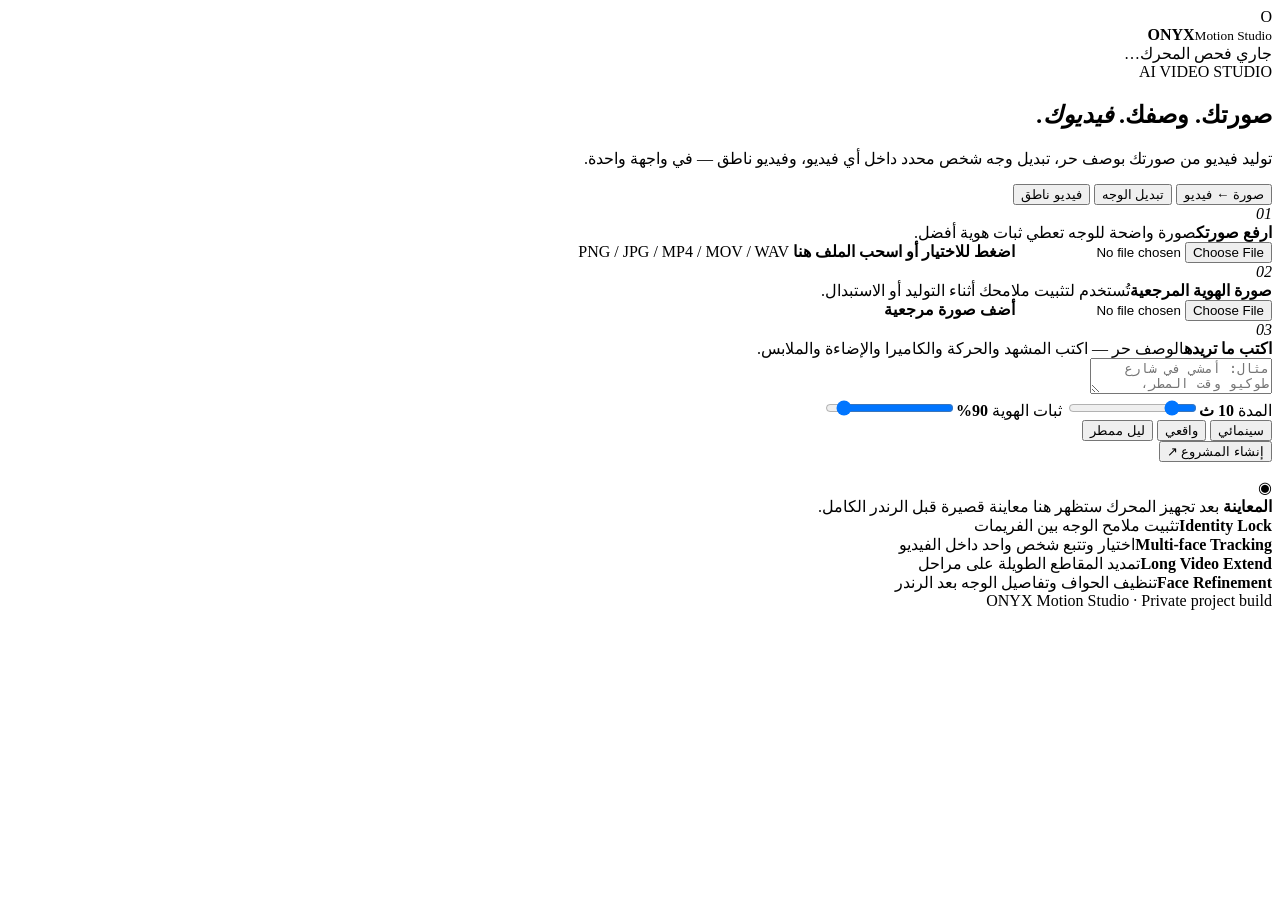
==== static/index.html @ 4a27b773 "Prepare isolated ONYX Motion Studio Render deployment" ====
<!doctype html>
<html lang="ar" dir="rtl">
<head>
<meta charset="utf-8">
<meta name="viewport" content="width=device-width,initial-scale=1">
<title>ONYX Motion Studio</title>
<link rel="stylesheet" href="/static/styles.css">
</head>
<body>
<div class="glow g1"></div><div class="glow g2"></div>
<header>
  <div class="brand"><span class="mark">O</span><div><b>ONYX</b><small>Motion Studio</small></div></div>
  <div class="status" id="status">جاري فحص المحرك…</div>
</header>

<main>
  <section class="hero">
    <span class="eyebrow">AI VIDEO STUDIO</span>
    <h1>صورتك. وصفك. <em>فيديوك.</em></h1>
    <p>توليد فيديو من صورتك بوصف حر، تبديل وجه شخص محدد داخل أي فيديو، وفيديو ناطق — في واجهة واحدة.</p>
  </section>

  <nav class="tabs">
    <button class="tab active" data-mode="image-to-video">صورة ← فيديو</button>
    <button class="tab" data-mode="face-swap">تبديل الوجه</button>
    <button class="tab" data-mode="talking-video">فيديو ناطق</button>
  </nav>

  <section class="workspace">
    <div class="panel">
      <div class="step"><i>01</i><div><b id="sourceTitle">ارفع صورتك</b><span id="sourceHint">صورة واضحة للوجه تعطي ثبات هوية أفضل.</span></div></div>
      <label class="drop" id="sourceDrop">
        <input id="source" type="file" accept="image/*,video/*,audio/*">
        <strong>اضغط للاختيار أو اسحب الملف هنا</strong>
        <span>PNG / JPG / MP4 / MOV / WAV</span>
        <small id="sourceName"></small>
      </label>

      <div class="step"><i>02</i><div><b>صورة الهوية المرجعية</b><span>تُستخدم لتثبيت ملامحك أثناء التوليد أو الاستبدال.</span></div></div>
      <label class="drop compact">
        <input id="reference" type="file" accept="image/*">
        <strong>أضف صورة مرجعية</strong>
        <small id="refName"></small>
      </label>

      <div class="step"><i>03</i><div><b>اكتب ما تريده</b><span>الوصف حر — اكتب المشهد والحركة والكاميرا والإضاءة والملابس.</span></div></div>
      <textarea id="prompt" placeholder="مثال: أمشي في شارع طوكيو وقت المطر، إضاءة سينمائية، الكاميرا تتبعني من الأمام بحركة بطيئة..."></textarea>

      <div class="controls">
        <label><span>المدة <b id="durLabel">10 ث</b></span><input id="duration" type="range" min="1" max="60" value="10"></label>
        <label><span>ثبات الهوية <b id="idLabel">90%</b></span><input id="identity" type="range" min="0" max="100" value="90"></label>
      </div>

      <div class="chips">
        <button data-prompt="إضاءة سينمائية واقعية، حركة كاميرا ناعمة، تفاصيل وجه طبيعية">سينمائي</button>
        <button data-prompt="لقطة واقعية جدًا، حركة طبيعية للجسم والوجه، إضاءة ناعمة">واقعي</button>
        <button data-prompt="مشهد ليلي تحت المطر، انعكاسات ضوئية، كاميرا تتحرك ببطء">ليل ممطر</button>
      </div>

      <button class="generate" id="generate">إنشاء المشروع <span>↗</span></button>
      <p class="notice" id="notice"></p>
    </div>

    <aside>
      <div class="preview">
        <div class="scan"></div>
        <div class="previewIcon">◉</div>
        <b>المعاينة</b>
        <span>بعد تجهيز المحرك ستظهر هنا معاينة قصيرة قبل الرندر الكامل.</span>
      </div>
      <div class="features">
        <div><b>Identity Lock</b><span>تثبيت ملامح الوجه بين الفريمات</span></div>
        <div><b>Multi-face Tracking</b><span>اختيار وتتبع شخص واحد داخل الفيديو</span></div>
        <div><b>Long Video Extend</b><span>تمديد المقاطع الطويلة على مراحل</span></div>
        <div><b>Face Refinement</b><span>تنظيف الحواف وتفاصيل الوجه بعد الرندر</span></div>
      </div>
    </aside>
  </section>
</main>
<footer>ONYX Motion Studio · Private project build</footer>
<script src="/static/app.js"></script>
</body>
</html>
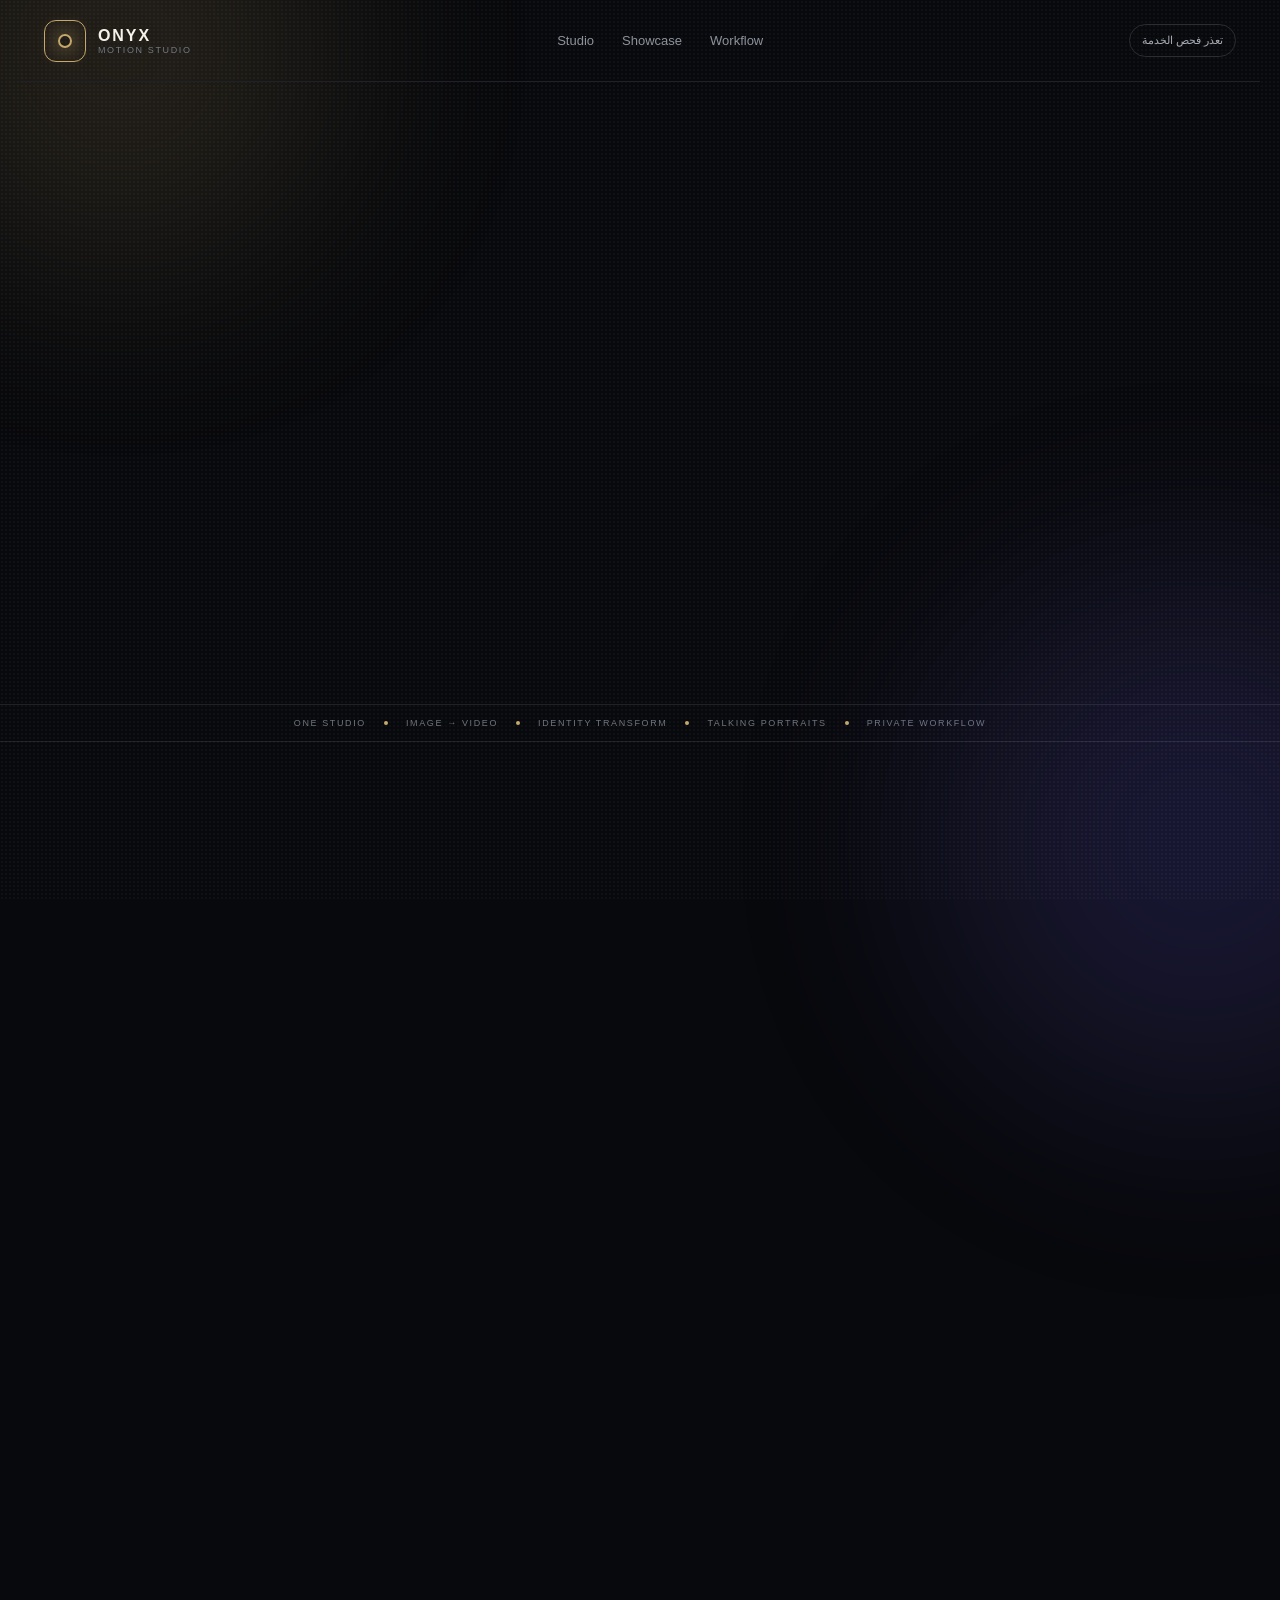
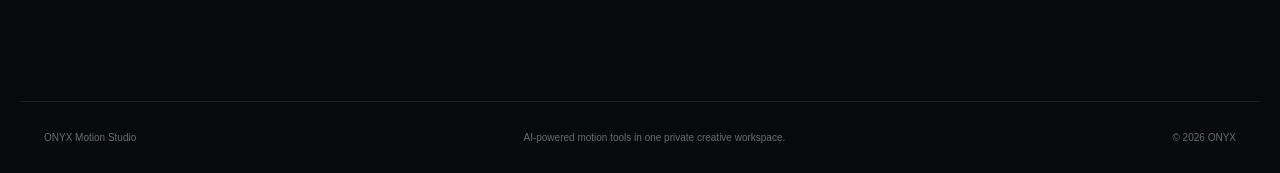
==== commit 4748c431: "Switch ONYX interface to English and add showcase" ====
--- a/static/index.html
+++ b/static/index.html
@@ -1,83 +1,146 @@
 <!doctype html>
-<html lang="ar" dir="rtl">
+<html lang="en">
 <head>
 <meta charset="utf-8">
-<meta name="viewport" content="width=device-width,initial-scale=1">
+<meta name="viewport" content="width=device-width,initial-scale=1,viewport-fit=cover">
+<meta name="theme-color" content="#090a0d">
 <title>ONYX Motion Studio</title>
+<meta name="description" content="AI video creation, portrait animation and cinematic motion tools in one studio.">
 <link rel="stylesheet" href="/static/styles.css">
 </head>
 <body>
-<div class="glow g1"></div><div class="glow g2"></div>
-<header>
-  <div class="brand"><span class="mark">O</span><div><b>ONYX</b><small>Motion Studio</small></div></div>
-  <div class="status" id="status">جاري فحص المحرك…</div>
+<div class="ambient a"></div><div class="ambient b"></div><div class="noise"></div>
+
+<header class="topbar">
+  <a class="brand" href="#top"><span class="logo"><i></i></span><span><b>ONYX</b><small>MOTION STUDIO</small></span></a>
+  <nav><a href="#studio">Studio</a><a href="#showcase">Showcase</a><a href="#workflow">Workflow</a></nav>
+  <div class="engine" id="status"><i></i><span>Checking engine</span></div>
 </header>
 
-<main>
+<main id="top">
   <section class="hero">
-    <span class="eyebrow">AI VIDEO STUDIO</span>
-    <h1>صورتك. وصفك. <em>فيديوك.</em></h1>
-    <p>توليد فيديو من صورتك بوصف حر، تبديل وجه شخص محدد داخل أي فيديو، وفيديو ناطق — في واجهة واحدة.</p>
+    <div class="hero-copy reveal">
+      <div class="eyebrow"><span>AI VIDEO CREATION</span><i></i><span>PRIVATE STUDIO</span></div>
+      <h1>Turn one image into<br><em>a moving world.</em></h1>
+      <p>Create cinematic video from a reference image and a free-form prompt, transform a selected subject in footage, and build talking portraits from one focused workspace.</p>
+      <div class="hero-actions"><a class="primary" href="#studio">Open Studio <span>↗</span></a><a class="secondary" href="#showcase"><i>▶</i> View Demos</a></div>
+      <div class="hero-meta"><span>✓ Identity control</span><span>✓ Free-form prompting</span><span>✓ Long-form extension</span></div>
+    </div>
+
+    <div class="stage reveal d1">
+      <div class="monitor">
+        <div class="monitor-head"><span>LIVE PREVIEW</span><span>00:08 / 00:12</span></div>
+        <div class="monitor-scene">
+          <div class="sky"></div><div class="city c1"></div><div class="city c2"></div>
+          <div class="person"><i></i><b></b></div>
+          <div class="focus f1"></div><div class="focus f2"></div><div class="focus f3"></div><div class="focus f4"></div>
+          <div class="rain r1"></div><div class="rain r2"></div>
+          <div class="caption"><small>PROMPT</small><span>Slow cinematic walk through a rainy neon city, natural motion, soft reflections...</span></div>
+        </div>
+        <div class="timeline"><span><i></i></span><b>24 FPS</b><b>HD</b></div>
+      </div>
+      <div class="float-chip one">◆ <span>Identity Lock</span><b>98%</b></div>
+      <div class="float-chip two">✦ <span>Motion Stable</span></div>
+    </div>
   </section>
 
-  <nav class="tabs">
-    <button class="tab active" data-mode="image-to-video">صورة ← فيديو</button>
-    <button class="tab" data-mode="face-swap">تبديل الوجه</button>
-    <button class="tab" data-mode="talking-video">فيديو ناطق</button>
-  </nav>
+  <div class="ticker"><span>ONE STUDIO</span><i></i><span>IMAGE → VIDEO</span><i></i><span>IDENTITY TRANSFORM</span><i></i><span>TALKING PORTRAITS</span><i></i><span>PRIVATE WORKFLOW</span></div>
 
-  <section class="workspace">
-    <div class="panel">
-      <div class="step"><i>01</i><div><b id="sourceTitle">ارفع صورتك</b><span id="sourceHint">صورة واضحة للوجه تعطي ثبات هوية أفضل.</span></div></div>
-      <label class="drop" id="sourceDrop">
-        <input id="source" type="file" accept="image/*,video/*,audio/*">
-        <strong>اضغط للاختيار أو اسحب الملف هنا</strong>
-        <span>PNG / JPG / MP4 / MOV / WAV</span>
-        <small id="sourceName"></small>
-      </label>
+  <section class="studio" id="studio">
+    <div class="section-head reveal"><div><small>CREATE</small><h2>Your production workspace.</h2></div><p>Upload, direct, preview and render without leaving the page.</p></div>
 
-      <div class="step"><i>02</i><div><b>صورة الهوية المرجعية</b><span>تُستخدم لتثبيت ملامحك أثناء التوليد أو الاستبدال.</span></div></div>
-      <label class="drop compact">
-        <input id="reference" type="file" accept="image/*">
-        <strong>أضف صورة مرجعية</strong>
-        <small id="refName"></small>
-      </label>
+    <div class="tabs reveal">
+      <button class="tab active" data-mode="image-to-video"><span>01</span> Image to Video</button>
+      <button class="tab" data-mode="face-swap"><span>02</span> Video Identity Transform</button>
+      <button class="tab" data-mode="talking-video"><span>03</span> Talking Video</button>
+    </div>
 
-      <div class="step"><i>03</i><div><b>اكتب ما تريده</b><span>الوصف حر — اكتب المشهد والحركة والكاميرا والإضاءة والملابس.</span></div></div>
-      <textarea id="prompt" placeholder="مثال: أمشي في شارع طوكيو وقت المطر، إضاءة سينمائية، الكاميرا تتبعني من الأمام بحركة بطيئة..."></textarea>
+    <div class="workspace reveal">
+      <div class="editor">
+        <div class="step">
+          <div class="step-title"><i>01</i><div><b id="sourceTitle">Upload your image</b><span id="sourceHint">Use a clear portrait for stronger identity consistency.</span></div></div>
+          <label class="drop"><input id="source" type="file" accept="image/*,video/*,audio/*"><strong>↑</strong><b>Drop media here or browse</b><span>PNG · JPG · MP4 · MOV · WAV</span><em id="sourceName"></em></label>
+        </div>
 
-      <div class="controls">
-        <label><span>المدة <b id="durLabel">10 ث</b></span><input id="duration" type="range" min="1" max="60" value="10"></label>
-        <label><span>ثبات الهوية <b id="idLabel">90%</b></span><input id="identity" type="range" min="0" max="100" value="90"></label>
+        <div class="step">
+          <div class="step-title"><i>02</i><div><b>Identity reference</b><span>Optional for generation. Required for identity transformation.</span></div></div>
+          <label class="drop compact"><input id="reference" type="file" accept="image/*"><strong>+</strong><b>Add reference image</b><em id="refName"></em></label>
+        </div>
+
+        <div class="step">
+          <div class="step-title"><i>03</i><div><b>Direct the scene</b><span>Write freely — action, camera, lighting, wardrobe, mood and environment.</span></div></div>
+          <div class="prompt-box"><textarea id="prompt" placeholder="Example: I walk through a rainy Tokyo street at night, cinematic lighting, slow forward camera movement, natural body motion, realistic skin detail..."></textarea><footer><span>Free-form prompt</span><span id="charCount">0 characters</span></footer></div>
+        </div>
+
+        <div class="controls">
+          <label><span><b>Duration</b><strong id="durLabel">10s</strong></span><input id="duration" type="range" min="1" max="60" value="10"><small>1–60 seconds</small></label>
+          <label><span><b>Identity strength</b><strong id="idLabel">90%</strong></span><input id="identity" type="range" min="0" max="100" value="90"><small>Higher = closer facial identity</small></label>
+        </div>
+
+        <div class="presets">
+          <button data-prompt="cinematic lighting, smooth camera movement, realistic facial detail, subtle film texture">Cinematic</button>
+          <button data-prompt="photorealistic scene, natural body motion, soft realistic light, believable skin texture">Photoreal</button>
+          <button data-prompt="night scene in the rain, glossy reflections, slow atmospheric camera movement">Rainy Night</button>
+          <button data-prompt="luxury editorial look, premium wardrobe, controlled studio lighting, elegant camera movement">Editorial</button>
+        </div>
+
+        <button class="generate" id="generate"><i></i><b>Generate Project</b><span>↗</span></button>
+        <div class="notice" id="notice"></div>
       </div>
 
-      <div class="chips">
-        <button data-prompt="إضاءة سينمائية واقعية، حركة كاميرا ناعمة، تفاصيل وجه طبيعية">سينمائي</button>
-        <button data-prompt="لقطة واقعية جدًا، حركة طبيعية للجسم والوجه، إضاءة ناعمة">واقعي</button>
-        <button data-prompt="مشهد ليلي تحت المطر، انعكاسات ضوئية، كاميرا تتحرك ببطء">ليل ممطر</button>
-      </div>
+      <aside>
+        <div class="preview-card">
+          <div class="card-head"><span>OUTPUT PREVIEW</span><b>READY AREA</b></div>
+          <div class="preview" id="preview"><div class="preview-grid"></div><div class="preview-icon"><i></i></div><b>Your render will appear here</b><p>Preview the result before exporting the final video.</p></div>
+        </div>
+        <div class="features">
+          <div><i></i><span><b>Identity Lock</b><small>Frame-to-frame identity consistency</small></span></div>
+          <div><i></i><span><b>Subject Tracking</b><small>Keep one chosen subject through motion</small></span></div>
+          <div><i></i><span><b>Long Video Extend</b><small>Continue scenes beyond a short base clip</small></span></div>
+          <div><i></i><span><b>Face Refinement</b><small>Clean edges and restore facial detail</small></span></div>
+        </div>
+      </aside>
+    </div>
+  </section>
 
-      <button class="generate" id="generate">إنشاء المشروع <span>↗</span></button>
-      <p class="notice" id="notice"></p>
+  <section class="showcase" id="showcase">
+    <div class="section-head reveal"><div><small>EXPERIENCE</small><h2>Built to feel like a real studio.</h2></div><p>Interactive visual demos of the workflows inside ONYX.</p></div>
+    <div class="demo-grid">
+      <article class="demo reveal">
+        <div class="demo-head"><span>IMAGE → VIDEO</span><b>01</b></div>
+        <div class="demo-window motion-demo"><div class="ghost-person"><i></i><b></b></div><span class="trail t1"></span><span class="trail t2"></span><button>▶</button><small>VISUAL DEMO</small></div>
+        <h3>Animate a single portrait</h3><p>Start with one image, describe a scene, then control movement and duration.</p>
+      </article>
+      <article class="demo reveal d1">
+        <div class="demo-head"><span>IDENTITY TRANSFORM</span><b>02</b></div>
+        <div class="swap-demo"><div><small>SOURCE</small><i class="face"></i></div><span>→<small>TRACK</small></span><div><small>REFERENCE</small><i class="face alt"></i></div></div>
+        <h3>Target one person in footage</h3><p>Use a reference identity and keep the transformation tied to the chosen subject.</p>
+      </article>
+      <article class="demo reveal">
+        <div class="demo-head"><span>TALKING VIDEO</span><b>03</b></div>
+        <div class="demo-window motion-demo"><div class="ghost-person"><i></i><b></b></div><span class="trail t1"></span><span class="trail t2"></span><button>▶</button><small>VOICE + MOTION</small></div>
+        <h3>Turn a portrait into a speaker</h3><p>Designed for spoken delivery, lip-sync and natural head movement.</p>
+      </article>
     </div>
+  </section>
 
-    <aside>
-      <div class="preview">
-        <div class="scan"></div>
-        <div class="previewIcon">◉</div>
-        <b>المعاينة</b>
-        <span>بعد تجهيز المحرك ستظهر هنا معاينة قصيرة قبل الرندر الكامل.</span>
-      </div>
-      <div class="features">
-        <div><b>Identity Lock</b><span>تثبيت ملامح الوجه بين الفريمات</span></div>
-        <div><b>Multi-face Tracking</b><span>اختيار وتتبع شخص واحد داخل الفيديو</span></div>
-        <div><b>Long Video Extend</b><span>تمديد المقاطع الطويلة على مراحل</span></div>
-        <div><b>Face Refinement</b><span>تنظيف الحواف وتفاصيل الوجه بعد الرندر</span></div>
-      </div>
-    </aside>
+  <section class="workflow" id="workflow">
+    <div class="workflow-copy reveal"><small>WORKFLOW</small><h2>Four steps.<br>One clean pipeline.</h2><p>The interface stays simple while the processing pipeline handles the technical work behind the scenes.</p></div>
+    <div class="workflow-steps">
+      <div class="flow reveal"><span>01</span><div><b>Upload</b><p>Add your source image, video or reference.</p></div></div>
+      <div class="flow reveal"><span>02</span><div><b>Direct</b><p>Describe the shot naturally with no template lock-in.</p></div></div>
+      <div class="flow reveal"><span>03</span><div><b>Preview</b><p>Inspect the result before the final render.</p></div></div>
+      <div class="flow reveal"><span>04</span><div><b>Render</b><p>Export once the project looks right.</p></div></div>
+    </div>
+  </section>
+
+  <section class="quality reveal">
+    <div><small>ONYX STANDARD</small><h2>Designed for detail, not gimmicks.</h2></div>
+    <div class="quality-list"><span>Natural motion</span><span>Identity consistency</span><span>Cinematic control</span><span>Mobile responsive</span></div>
   </section>
 </main>
-<footer>ONYX Motion Studio · Private project build</footer>
+
+<footer class="site-footer"><span>ONYX Motion Studio</span><span>AI-powered motion tools in one private creative workspace.</span><span>© 2026 ONYX</span></footer>
 <script src="/static/app.js"></script>
 </body>
-</html>
+</html>
--- a/static/styles.css
+++ b/static/styles.css
@@ -0,0 +1 @@
+*{box-sizing:border-box}html{scroll-behavior:smooth}body{margin:0;background:#08090c;color:#f5f2ea;font-family:Inter,Arial,Helvetica,sans-serif;min-height:100vh;overflow-x:hidden}.noise{position:fixed;inset:0;pointer-events:none;opacity:.035;background-image:radial-gradient(#fff 1px,transparent 1px);background-size:4px 4px}.ambient{position:fixed;border-radius:50%;filter:blur(120px);pointer-events:none;opacity:.16}.ambient.a{width:420px;height:420px;background:#c6a86a;top:-160px;left:-90px}.ambient.b{width:520px;height:520px;background:#7367ff;right:-180px;bottom:-200px}.topbar{max-width:1240px;margin:auto;height:82px;padding:0 24px;display:flex;align-items:center;justify-content:space-between;border-bottom:1px solid #202126;position:relative;z-index:3}.brand{display:flex;gap:12px;align-items:center;color:inherit;text-decoration:none}.logo{width:42px;height:42px;border:1px solid #c6a86a;border-radius:12px;display:grid;place-items:center}.logo i{width:14px;height:14px;border:2px solid #c6a86a;border-radius:50%;box-shadow:0 0 22px #c6a86a}.brand>b,.brand span b{display:block;letter-spacing:.12em}.brand small{display:block;color:#747984;font-size:9px;letter-spacing:.18em}.topbar nav{display:flex;gap:28px}.topbar nav a{color:#8d929c;text-decoration:none;font-size:13px}.topbar nav a:hover{color:#fff}.engine{font-size:11px;border:1px solid #2b2d33;border-radius:999px;padding:9px 12px;color:#a7abb4;display:flex;gap:8px;align-items:center}.engine i{width:7px;height:7px;border-radius:50%;background:#c6a86a;box-shadow:0 0 12px #c6a86a}.engine.ok i{background:#75d18b;box-shadow:0 0 12px #75d18b}.engine.warn i{background:#d1a45b}.hero{max-width:1240px;margin:auto;padding:92px 24px 70px;display:grid;grid-template-columns:1.05fr .95fr;gap:54px;align-items:center}.eyebrow{display:flex;gap:10px;align-items:center;color:#9b9faa;font-size:10px;letter-spacing:.18em}.eyebrow i{width:24px;height:1px;background:#c6a86a}.hero h1{font-size:clamp(46px,6.4vw,86px);line-height:.98;letter-spacing:-.055em;margin:16px 0 22px}.hero h1 em{font-style:normal;color:#c6a86a}.hero p{color:#969aa4;line-height:1.8;font-size:16px;max-width:650px}.hero-actions{display:flex;gap:12px;margin-top:30px}.primary,.secondary{padding:14px 18px;border-radius:12px;text-decoration:none;font-weight:800;font-size:13px}.primary{background:#f1eadb;color:#0c0d10}.secondary{border:1px solid #2d3036;color:#c6c9cf}.secondary i{font-style:normal;font-size:10px;margin-right:8px}.hero-meta{display:flex;gap:16px;flex-wrap:wrap;margin-top:24px;color:#7d828c;font-size:11px}.stage{position:relative;min-height:460px}.monitor{position:relative;background:#111216;border:1px solid #2a2d34;border-radius:22px;padding:14px;box-shadow:0 30px 80px rgba(0,0,0,.35);transform:perspective(900px) rotateY(-5deg) rotateX(2deg)}.monitor-head,.timeline{display:flex;justify-content:space-between;align-items:center;font-size:10px;color:#747984;padding:6px}.monitor-scene{height:320px;border-radius:16px;overflow:hidden;position:relative;background:linear-gradient(#171a22,#0d0f13)}.sky{position:absolute;inset:0;background:radial-gradient(circle at 50% 25%,rgba(198,168,106,.12),transparent 34%)}.city{position:absolute;bottom:0;background:#191b22}.city.c1{left:0;width:36%;height:45%;clip-path:polygon(0 28%,18% 28%,18% 8%,42% 8%,42% 46%,72% 46%,72% 20%,100% 20%,100% 100%,0 100%)}.city.c2{right:0;width:42%;height:54%;clip-path:polygon(0 36%,20% 36%,20% 12%,50% 12%,50% 42%,68% 42%,68% 0,100% 0,100% 100%,0 100%)}.person{position:absolute;left:50%;bottom:38px;transform:translateX(-50%);width:70px;height:155px}.person i{position:absolute;top:0;left:20px;width:30px;height:36px;border-radius:48% 48% 44% 44%;background:#d8c6aa}.person b{position:absolute;top:34px;left:4px;width:62px;height:118px;background:linear-gradient(#272a30,#17191e);border-radius:20px 20px 8px 8px}.focus{position:absolute;width:34px;height:34px;border-color:#c6a86a;border-style:solid}.f1{left:36%;top:25%;border-width:1px 0 0 1px}.f2{right:36%;top:25%;border-width:1px 1px 0 0}.f3{left:36%;bottom:25%;border-width:0 0 1px 1px}.f4{right:36%;bottom:25%;border-width:0 1px 1px 0}.rain{position:absolute;inset:-30%;background:repeating-linear-gradient(110deg,transparent 0 11px,rgba(255,255,255,.08) 12px 13px);animation:rain 1.2s linear infinite}.r2{opacity:.35;animation-duration:1.8s}.caption{position:absolute;left:18px;right:18px;bottom:14px;background:rgba(8,9,12,.66);backdrop-filter:blur(9px);border:1px solid #2d3036;border-radius:11px;padding:10px}.caption small{color:#c6a86a;font-size:8px;letter-spacing:.15em}.caption span{display:block;color:#c0c3ca;font-size:10px;margin-top:4px}.timeline{gap:9px}.timeline>span{height:3px;background:#292c33;flex:1;border-radius:99px}.timeline>span i{display:block;width:64%;height:100%;background:#c6a86a;border-radius:99px}.float-chip{position:absolute;background:rgba(18,19,23,.92);border:1px solid #2b2d33;border-radius:999px;padding:10px 13px;font-size:10px;color:#9fa3ac;box-shadow:0 16px 40px rgba(0,0,0,.3);animation:float 4s ease-in-out infinite}.float-chip b{color:#c6a86a;margin-left:7px}.float-chip.one{left:-18px;bottom:62px}.float-chip.two{right:-12px;top:76px;animation-delay:1s}.ticker{border-top:1px solid #202126;border-bottom:1px solid #202126;display:flex;gap:18px;justify-content:center;align-items:center;padding:13px 20px;color:#6f747e;font-size:9px;letter-spacing:.18em;overflow:hidden;white-space:nowrap}.ticker i{width:4px;height:4px;border-radius:50%;background:#c6a86a}.studio,.showcase,.workflow{max-width:1240px;margin:auto;padding:92px 24px}.section-head{display:flex;justify-content:space-between;gap:20px;align-items:end;margin-bottom:30px}.section-head small{color:#c6a86a;letter-spacing:.18em;font-size:10px}.section-head h2{font-size:clamp(30px,4vw,54px);margin:8px 0 0;letter-spacing:-.04em}.section-head p{color:#7f848e;max-width:390px;line-height:1.6;font-size:13px}.tabs{display:flex;gap:10px;flex-wrap:wrap;margin-bottom:16px}.tab{background:#111216;border:1px solid #292c32;color:#858a94;padding:13px 15px;border-radius:11px;font-weight:800;cursor:pointer}.tab span{font-size:9px;color:#c6a86a;margin-right:7px}.tab.active{background:#f0eadc;color:#101114;border-color:#f0eadc}.workspace{display:grid;grid-template-columns:minmax(0,1.55fr) minmax(290px,.75fr);gap:18px}.editor,.preview-card,.features{background:rgba(17,18,22,.88);border:1px solid #292c32;border-radius:18px}.editor{padding:22px}.step{margin-bottom:22px}.step-title{display:flex;gap:12px;align-items:start;margin-bottom:11px}.step-title>i{font-style:normal;color:#c6a86a;border:1px solid #56482f;border-radius:6px;padding:4px 6px;font-size:10px}.step-title div{display:grid;gap:4px}.step-title span{color:#717681;font-size:11px}.drop{height:125px;border:1px dashed #363941;border-radius:14px;display:flex;flex-direction:column;align-items:center;justify-content:center;gap:6px;background:#0e0f12;cursor:pointer}.drop:hover{border-color:#c6a86a}.drop.compact{height:86px}.drop input{display:none}.drop strong{font-size:24px;color:#c6a86a}.drop b{font-size:12px}.drop span,.drop em{font-size:10px;color:#6e737d;font-style:normal}.drop em{color:#c6a86a}.prompt-box{border:1px solid #2d3036;border-radius:13px;overflow:hidden;background:#0e0f12}.prompt-box textarea{width:100%;min-height:140px;background:transparent;color:#eee;border:0;outline:0;resize:vertical;padding:14px;line-height:1.6}.prompt-box footer{display:flex;justify-content:space-between;padding:9px 12px;border-top:1px solid #22252a;color:#666b75;font-size:9px}.controls{display:grid;grid-template-columns:1fr 1fr;gap:12px}.controls label{background:#0e0f12;border:1px solid #292c32;border-radius:12px;padding:13px}.controls label>span{display:flex;justify-content:space-between;color:#999da6;font-size:11px}.controls strong{color:#c6a86a}.controls small{display:block;color:#626771;font-size:9px;margin-top:7px}.controls input{width:100%;accent-color:#c6a86a}.presets{display:flex;gap:8px;flex-wrap:wrap;margin-top:14px}.presets button{background:#101115;border:1px solid #2d3036;color:#a2a6ae;border-radius:999px;padding:8px 11px;font-size:10px;cursor:pointer}.generate{position:relative;width:100%;margin-top:20px;padding:16px;border:0;border-radius:13px;background:#f0eadc;color:#0d0e11;font-weight:900;font-size:14px;display:flex;justify-content:center;gap:12px;cursor:pointer;overflow:hidden}.generate i{position:absolute;inset:0;background:linear-gradient(120deg,transparent,rgba(255,255,255,.35),transparent);transform:translateX(-120%)}.generate:hover i{animation:sweep .9s ease}.notice{min-height:18px;margin-top:12px;color:#c6a86a;font-size:11px;line-height:1.5}.studio-aside,aside{display:grid;gap:14px;align-content:start}.preview-card{padding:14px}.card-head{display:flex;justify-content:space-between;color:#696e78;font-size:9px;letter-spacing:.12em}.card-head b{color:#c6a86a}.preview{height:285px;display:flex;flex-direction:column;align-items:center;justify-content:center;text-align:center;position:relative;overflow:hidden}.preview-grid{position:absolute;inset:0;background-image:linear-gradient(#202229 1px,transparent 1px),linear-gradient(90deg,#202229 1px,transparent 1px);background-size:28px 28px;opacity:.22}.preview-icon{width:66px;height:66px;border:1px solid #554a32;border-radius:50%;display:grid;place-items:center;position:relative}.preview-icon i{width:20px;height:20px;border-radius:50%;border:2px solid #c6a86a;box-shadow:0 0 24px #c6a86a}.preview b,.preview p{position:relative}.preview p{color:#707580;font-size:11px;max-width:230px}.features{padding:8px 16px}.features>div{display:flex;gap:10px;padding:13px 0;border-bottom:1px solid #25282e}.features>div:last-child{border-bottom:0}.features>div>i{width:7px;height:7px;border-radius:50%;background:#c6a86a;margin-top:4px}.features span{display:grid}.features b{font-size:11px}.features small{color:#6c717b;font-size:9px;margin-top:3px}.demo-grid{display:grid;grid-template-columns:repeat(3,1fr);gap:16px}.demo{background:#101115;border:1px solid #292c32;border-radius:18px;padding:14px}.demo-head{display:flex;justify-content:space-between;color:#787d86;font-size:9px;letter-spacing:.14em}.demo-head b{color:#c6a86a}.demo-window,.swap-demo,.audio-demo{height:220px;border-radius:13px;background:#0c0d10;border:1px solid #25282e;margin-top:12px;position:relative;overflow:hidden}.motion-demo{background:radial-gradient(circle at 50% 35%,rgba(198,168,106,.1),transparent 35%),#0c0d10}.ghost-person{position:absolute;left:50%;bottom:35px;transform:translateX(-50%)}.ghost-person i{display:block;width:38px;height:44px;background:#c7b596;border-radius:48%}.ghost-person b{display:block;width:78px;height:110px;background:#23262d;border-radius:24px 24px 8px 8px;margin-left:-20px}.trail{position:absolute;width:90px;height:1px;background:linear-gradient(90deg,transparent,#c6a86a,transparent);left:20%;animation:trail 2.6s ease-in-out infinite}.t1{top:38%}.t2{top:56%;animation-delay:.7s}.motion-demo button{position:absolute;right:14px;bottom:14px;width:38px;height:38px;border-radius:50%;border:1px solid #555b65;background:#17191e;color:#fff}.motion-demo small{position:absolute;left:12px;bottom:14px;color:#656a74;font-size:8px}.swap-demo{display:grid;grid-template-columns:1fr 58px 1fr;align-items:center;padding:14px}.swap-demo>div{height:150px;border:1px solid #292d34;border-radius:12px;display:grid;place-items:center;align-content:center;gap:12px}.swap-demo>span{display:grid;place-items:center;color:#c6a86a;font-weight:900}.swap-demo>span small{display:block;color:#666b75;font-size:7px;letter-spacing:.1em}.face{width:68px;height:82px;border-radius:46% 46% 44% 44%;background:linear-gradient(#d8c6a9,#a88c69);display:block;box-shadow:inset 0 -10px 30px rgba(0,0,0,.16)}.face.alt{background:linear-gradient(#c7d0dc,#7f8c9a)}.demo h3{font-size:16px;margin:14px 0 6px}.demo p{color:#747984;font-size:11px;line-height:1.6}.workflow{display:grid;grid-template-columns:.9fr 1.1fr;gap:46px}.workflow-copy small{color:#c6a86a;font-size:10px;letter-spacing:.18em}.workflow-copy h2{font-size:48px;letter-spacing:-.04em;margin:10px 0}.workflow-copy p{color:#767b85;line-height:1.7;font-size:12px}.workflow-steps{display:grid;gap:10px}.flow{display:flex;gap:14px;padding:16px;border:1px solid #292c32;border-radius:14px;background:#101115}.flow>span{color:#c6a86a;font-size:10px}.flow b{font-size:13px}.flow p{color:#6e737d;font-size:10px;margin:5px 0 0}.quality{max-width:1240px;margin:0 auto 80px;padding:24px;border:1px solid #2b2e34;border-radius:20px;background:linear-gradient(120deg,#111216,#0d0e11);display:flex;justify-content:space-between;gap:24px;align-items:center}.quality h2{margin:5px 0;font-size:32px}.quality small{color:#c6a86a;letter-spacing:.15em}.quality-list{display:grid;grid-template-columns:1fr 1fr;gap:10px}.quality-list span{border:1px solid #2a2d33;border-radius:999px;padding:9px 12px;color:#8e939d;font-size:10px}footer.site-footer{border-top:1px solid #202126;padding:30px 24px;max-width:1240px;margin:auto;display:flex;justify-content:space-between;align-items:center;color:#666b75;font-size:10px}.reveal{opacity:0;transform:translateY(18px);transition:.7s ease}.reveal.show{opacity:1;transform:none}.d1{transition-delay:.12s}@keyframes rain{to{transform:translate(20px,60px)}}@keyframes float{50%{transform:translateY(-8px)}}@keyframes sweep{to{transform:translateX(120%)}}@keyframes trail{50%{transform:translateX(120px);opacity:.2}}@media(max-width:900px){.topbar nav{display:none}.hero{grid-template-columns:1fr;padding-top:58px}.stage{min-height:390px}.workspace,.workflow{grid-template-columns:1fr}.demo-grid{grid-template-columns:1fr}.section-head{align-items:start;flex-direction:column}.quality{margin:0 16px 60px;flex-direction:column;align-items:start}}@media(max-width:620px){.topbar{height:72px;padding:0 15px}.brand small{display:none}.engine{font-size:9px}.hero,.studio,.showcase,.workflow{padding-left:15px;padding-right:15px}.hero h1{font-size:48px}.hero-actions{flex-direction:column}.stage{min-height:335px}.monitor-scene{height:245px}.float-chip{display:none}.ticker{justify-content:flex-start}.controls{grid-template-columns:1fr}.editor{padding:15px}.tabs{display:grid;grid-template-columns:1fr}.tab{text-align:left}.quality-list{grid-template-columns:1fr}.site-footer{flex-direction:column;gap:10px;text-align:center}}
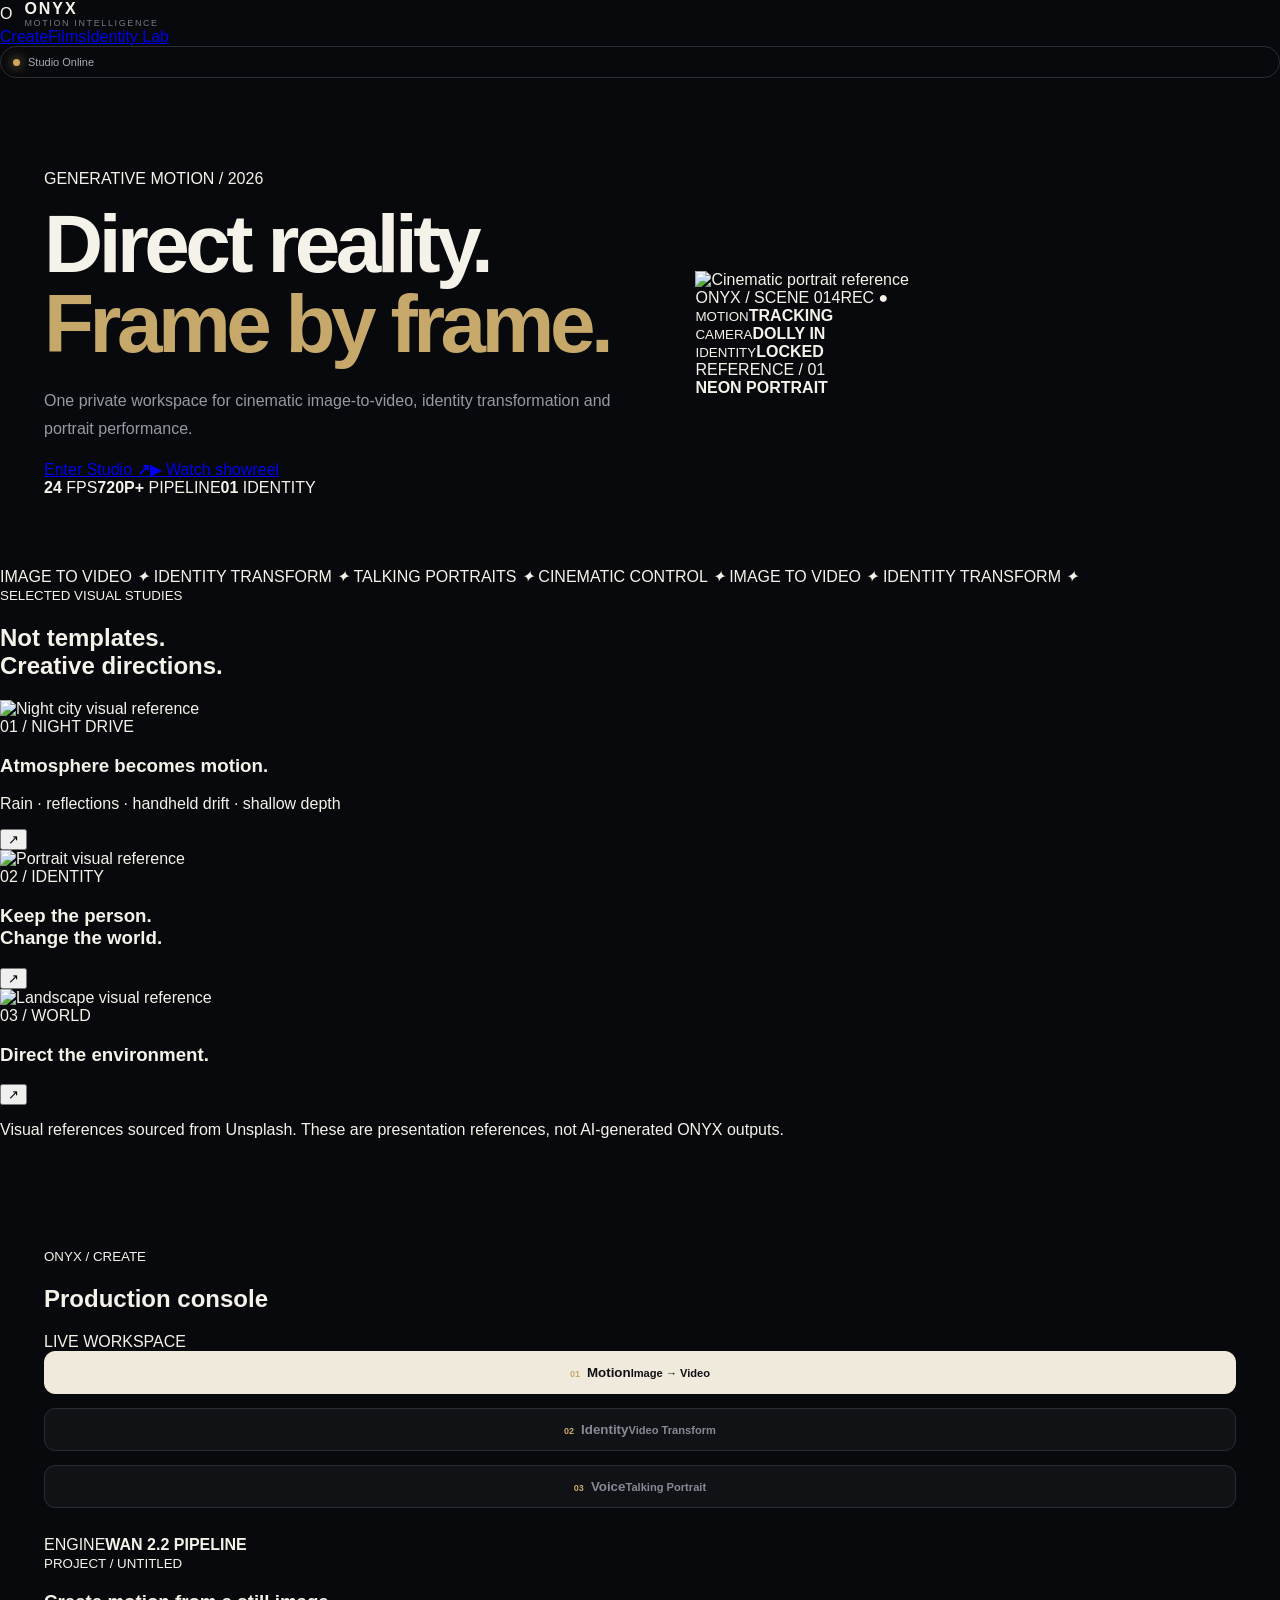
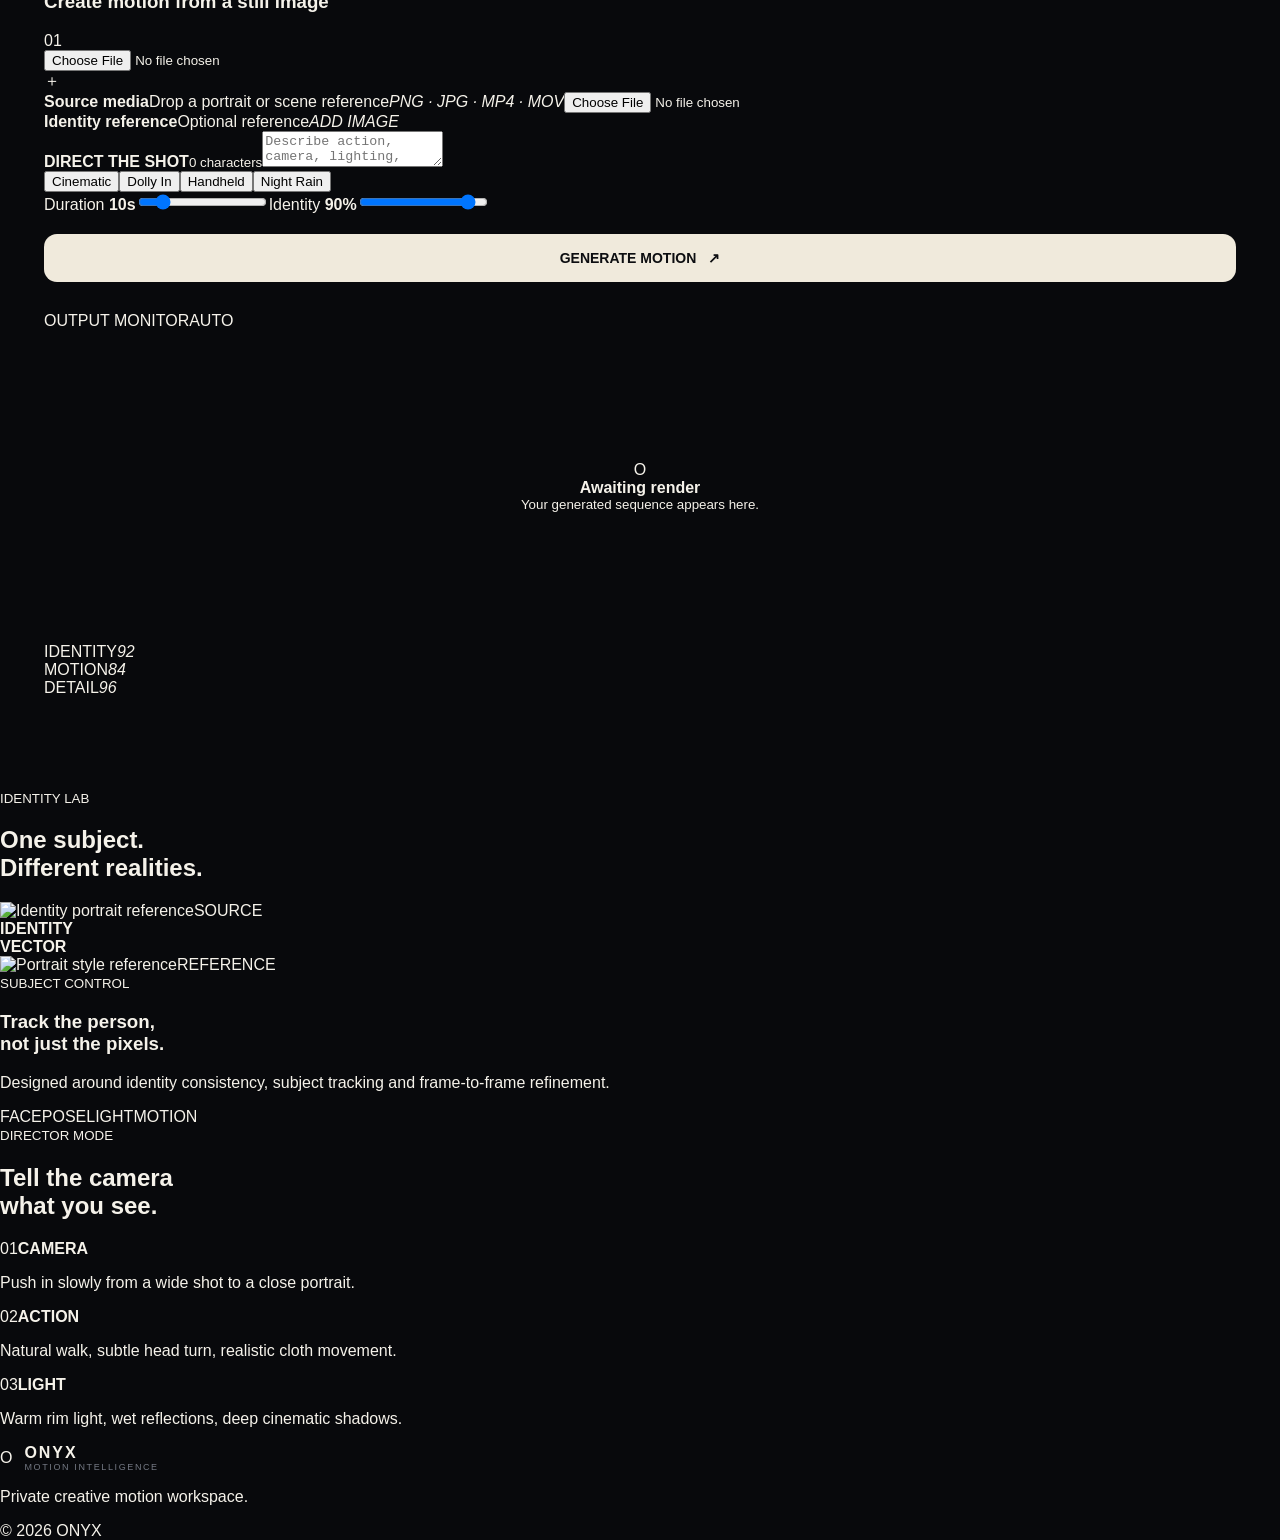
==== commit 3d40843d: "Redesign ONYX as cinematic motion studio" ====
--- a/static/index.html
+++ b/static/index.html
@@ -1,146 +1,28 @@
-<!doctype html>
-<html lang="en">
-<head>
-<meta charset="utf-8">
-<meta name="viewport" content="width=device-width,initial-scale=1,viewport-fit=cover">
-<meta name="theme-color" content="#090a0d">
-<title>ONYX Motion Studio</title>
-<meta name="description" content="AI video creation, portrait animation and cinematic motion tools in one studio.">
-<link rel="stylesheet" href="/static/styles.css">
-</head>
-<body>
-<div class="ambient a"></div><div class="ambient b"></div><div class="noise"></div>
+<!doctype html><html lang="en"><head><meta charset="utf-8"><meta name="viewport" content="width=device-width,initial-scale=1,viewport-fit=cover"><meta name="theme-color" content="#080808"><title>ONYX — Motion Intelligence</title><meta name="description" content="A cinematic AI motion studio for image-to-video, identity transformation and talking portraits."><link rel="preconnect" href="https://images.unsplash.com"><link rel="stylesheet" href="/static/styles.css"></head><body>
+<div class="grain"></div><div class="cursor-glow"></div>
+<header><a class="brand" href="#top"><span class="mark">O</span><span><b>ONYX</b><small>MOTION INTELLIGENCE</small></span></a><nav><a href="#studio">Create</a><a href="#films">Films</a><a href="#lab">Identity Lab</a></nav><div class="engine" id="status"><i></i><span>Studio Online</span></div></header>
+<main id="top">
+<section class="hero"><div class="hero-copy reveal"><div class="kicker"><i></i> GENERATIVE MOTION / 2026</div><h1>Direct reality.<br><em>Frame by frame.</em></h1><p>One private workspace for cinematic image-to-video, identity transformation and portrait performance.</p><div class="actions"><a class="cta" href="#studio">Enter Studio <b>↗</b></a><a class="play" href="#films"><span>▶</span> Watch showreel</a></div><div class="specs"><span><b>24</b> FPS</span><span><b>720P+</b> PIPELINE</span><span><b>01</b> IDENTITY</span></div></div>
+<div class="hero-visual reveal"><div class="frame"><img src="https://images.unsplash.com/photo-1542206395-9feb3edaa68d?auto=format&fit=crop&w=1400&q=90" alt="Cinematic portrait reference"><div class="shade"></div><div class="hud top"><span>ONYX / SCENE 014</span><span>REC ●</span></div><div class="scan"></div><div class="target"><i></i><i></i><i></i><i></i></div><div class="hud bottom"><div><small>MOTION</small><b>TRACKING</b></div><div><small>CAMERA</small><b>DOLLY IN</b></div><div><small>IDENTITY</small><b>LOCKED</b></div></div></div><div class="side-note">REFERENCE / 01<br><b>NEON PORTRAIT</b></div></div></section>
+<div class="marquee"><div>IMAGE TO VIDEO <i>✦</i> IDENTITY TRANSFORM <i>✦</i> TALKING PORTRAITS <i>✦</i> CINEMATIC CONTROL <i>✦</i> IMAGE TO VIDEO <i>✦</i> IDENTITY TRANSFORM <i>✦</i></div></div>
 
-<header class="topbar">
-  <a class="brand" href="#top"><span class="logo"><i></i></span><span><b>ONYX</b><small>MOTION STUDIO</small></span></a>
-  <nav><a href="#studio">Studio</a><a href="#showcase">Showcase</a><a href="#workflow">Workflow</a></nav>
-  <div class="engine" id="status"><i></i><span>Checking engine</span></div>
-</header>
+<section id="films" class="films"><div class="title reveal"><small>SELECTED VISUAL STUDIES</small><h2>Not templates.<br>Creative directions.</h2></div><div class="film-grid">
+<article class="film wide reveal"><img src="https://images.unsplash.com/photo-1519608487953-e999c86e7455?auto=format&fit=crop&w=1600&q=88" alt="Night city visual reference"><div class="film-overlay"><span>01 / NIGHT DRIVE</span><h3>Atmosphere becomes motion.</h3><p>Rain · reflections · handheld drift · shallow depth</p></div><button>↗</button></article>
+<article class="film reveal"><img src="https://images.unsplash.com/photo-1534528741775-53994a69daeb?auto=format&fit=crop&w=1100&q=88" alt="Portrait visual reference"><div class="film-overlay"><span>02 / IDENTITY</span><h3>Keep the person.<br>Change the world.</h3></div><button>↗</button></article>
+<article class="film reveal"><img src="https://images.unsplash.com/photo-1500530855697-b586d89ba3ee?auto=format&fit=crop&w=1200&q=88" alt="Landscape visual reference"><div class="film-overlay"><span>03 / WORLD</span><h3>Direct the environment.</h3></div><button>↗</button></article>
+</div><p class="credit">Visual references sourced from Unsplash. These are presentation references, not AI-generated ONYX outputs.</p></section>
 
-<main id="top">
-  <section class="hero">
-    <div class="hero-copy reveal">
-      <div class="eyebrow"><span>AI VIDEO CREATION</span><i></i><span>PRIVATE STUDIO</span></div>
-      <h1>Turn one image into<br><em>a moving world.</em></h1>
-      <p>Create cinematic video from a reference image and a free-form prompt, transform a selected subject in footage, and build talking portraits from one focused workspace.</p>
-      <div class="hero-actions"><a class="primary" href="#studio">Open Studio <span>↗</span></a><a class="secondary" href="#showcase"><i>▶</i> View Demos</a></div>
-      <div class="hero-meta"><span>✓ Identity control</span><span>✓ Free-form prompting</span><span>✓ Long-form extension</span></div>
-    </div>
+<section id="studio" class="studio"><div class="studio-title reveal"><div><small>ONYX / CREATE</small><h2>Production console</h2></div><div class="live"><i></i> LIVE WORKSPACE</div></div>
+<div class="console reveal"><aside class="rail"><button class="tab active" data-mode="image-to-video"><span>01</span><b>Motion</b><small>Image → Video</small></button><button class="tab" data-mode="face-swap"><span>02</span><b>Identity</b><small>Video Transform</small></button><button class="tab" data-mode="talking-video"><span>03</span><b>Voice</b><small>Talking Portrait</small></button><div class="rail-line"></div><div class="rail-stat"><span>ENGINE</span><b>WAN 2.2 PIPELINE</b></div></aside>
+<div class="panel"><div class="panel-head"><div><small>PROJECT / UNTITLED</small><h3 id="sourceTitle">Create motion from a still image</h3></div><span>01</span></div>
+<div class="media-row"><label class="upload"><input id="source" type="file" accept="image/*,video/*,audio/*"><div class="upload-icon">＋</div><b>Source media</b><span id="sourceHint">Drop a portrait or scene reference</span><em id="sourceName">PNG · JPG · MP4 · MOV</em></label><label class="upload ref"><input id="reference" type="file" accept="image/*"><div class="mini-face"></div><b>Identity reference</b><span>Optional reference</span><em id="refName">ADD IMAGE</em></label></div>
+<label class="prompt-label"><span><b>DIRECT THE SHOT</b><small id="charCount">0 characters</small></span><textarea id="prompt" placeholder="Describe action, camera, lighting, wardrobe, environment and mood..."></textarea></label>
+<div class="quick"><button data-prompt="cinematic lighting, natural movement, subtle film grain, realistic skin texture">Cinematic</button><button data-prompt="slow dolly-in camera movement, shallow depth of field, natural parallax">Dolly In</button><button data-prompt="handheld documentary camera, organic body movement, realistic motion blur">Handheld</button><button data-prompt="night rain, neon reflections, atmospheric haze, dramatic contrast">Night Rain</button></div>
+<div class="sliders"><label><span>Duration <b id="durLabel">10s</b></span><input id="duration" type="range" min="1" max="60" value="10"></label><label><span>Identity <b id="idLabel">90%</b></span><input id="identity" type="range" min="0" max="100" value="90"></label></div>
+<button id="generate" class="generate"><span>GENERATE MOTION</span><b>↗</b></button><div id="notice" class="notice"></div></div>
+<aside class="viewer"><div class="viewer-head"><span>OUTPUT MONITOR</span><span>AUTO</span></div><div id="preview" class="preview"><div class="cross"></div><span class="corner c1"></span><span class="corner c2"></span><span class="corner c3"></span><span class="corner c4"></span><div class="orb">O</div><b>Awaiting render</b><small>Your generated sequence appears here.</small></div><div class="meters"><div><span>IDENTITY</span><i><b style="width:92%"></b></i><em>92</em></div><div><span>MOTION</span><i><b style="width:84%"></b></i><em>84</em></div><div><span>DETAIL</span><i><b style="width:96%"></b></i><em>96</em></div></div></aside></div></section>
 
-    <div class="stage reveal d1">
-      <div class="monitor">
-        <div class="monitor-head"><span>LIVE PREVIEW</span><span>00:08 / 00:12</span></div>
-        <div class="monitor-scene">
-          <div class="sky"></div><div class="city c1"></div><div class="city c2"></div>
-          <div class="person"><i></i><b></b></div>
-          <div class="focus f1"></div><div class="focus f2"></div><div class="focus f3"></div><div class="focus f4"></div>
-          <div class="rain r1"></div><div class="rain r2"></div>
-          <div class="caption"><small>PROMPT</small><span>Slow cinematic walk through a rainy neon city, natural motion, soft reflections...</span></div>
-        </div>
-        <div class="timeline"><span><i></i></span><b>24 FPS</b><b>HD</b></div>
-      </div>
-      <div class="float-chip one">◆ <span>Identity Lock</span><b>98%</b></div>
-      <div class="float-chip two">✦ <span>Motion Stable</span></div>
-    </div>
-  </section>
+<section id="lab" class="lab"><div class="title reveal"><small>IDENTITY LAB</small><h2>One subject.<br>Different realities.</h2></div><div class="identity-stage reveal"><div class="portrait p1"><img src="https://images.unsplash.com/photo-1506794778202-cad84cf45f1d?auto=format&fit=crop&w=900&q=88" alt="Identity portrait reference"><span>SOURCE</span></div><div class="connector"><i></i><b>IDENTITY<br>VECTOR</b><i></i></div><div class="portrait p2"><img src="https://images.unsplash.com/photo-1531123897727-8f129e1688ce?auto=format&fit=crop&w=900&q=88" alt="Portrait style reference"><span>REFERENCE</span></div><div class="lab-copy"><small>SUBJECT CONTROL</small><h3>Track the person,<br>not just the pixels.</h3><p>Designed around identity consistency, subject tracking and frame-to-frame refinement.</p><div><span>FACE</span><span>POSE</span><span>LIGHT</span><span>MOTION</span></div></div></div></section>
 
-  <div class="ticker"><span>ONE STUDIO</span><i></i><span>IMAGE → VIDEO</span><i></i><span>IDENTITY TRANSFORM</span><i></i><span>TALKING PORTRAITS</span><i></i><span>PRIVATE WORKFLOW</span></div>
-
-  <section class="studio" id="studio">
-    <div class="section-head reveal"><div><small>CREATE</small><h2>Your production workspace.</h2></div><p>Upload, direct, preview and render without leaving the page.</p></div>
-
-    <div class="tabs reveal">
-      <button class="tab active" data-mode="image-to-video"><span>01</span> Image to Video</button>
-      <button class="tab" data-mode="face-swap"><span>02</span> Video Identity Transform</button>
-      <button class="tab" data-mode="talking-video"><span>03</span> Talking Video</button>
-    </div>
-
-    <div class="workspace reveal">
-      <div class="editor">
-        <div class="step">
-          <div class="step-title"><i>01</i><div><b id="sourceTitle">Upload your image</b><span id="sourceHint">Use a clear portrait for stronger identity consistency.</span></div></div>
-          <label class="drop"><input id="source" type="file" accept="image/*,video/*,audio/*"><strong>↑</strong><b>Drop media here or browse</b><span>PNG · JPG · MP4 · MOV · WAV</span><em id="sourceName"></em></label>
-        </div>
-
-        <div class="step">
-          <div class="step-title"><i>02</i><div><b>Identity reference</b><span>Optional for generation. Required for identity transformation.</span></div></div>
-          <label class="drop compact"><input id="reference" type="file" accept="image/*"><strong>+</strong><b>Add reference image</b><em id="refName"></em></label>
-        </div>
-
-        <div class="step">
-          <div class="step-title"><i>03</i><div><b>Direct the scene</b><span>Write freely — action, camera, lighting, wardrobe, mood and environment.</span></div></div>
-          <div class="prompt-box"><textarea id="prompt" placeholder="Example: I walk through a rainy Tokyo street at night, cinematic lighting, slow forward camera movement, natural body motion, realistic skin detail..."></textarea><footer><span>Free-form prompt</span><span id="charCount">0 characters</span></footer></div>
-        </div>
-
-        <div class="controls">
-          <label><span><b>Duration</b><strong id="durLabel">10s</strong></span><input id="duration" type="range" min="1" max="60" value="10"><small>1–60 seconds</small></label>
-          <label><span><b>Identity strength</b><strong id="idLabel">90%</strong></span><input id="identity" type="range" min="0" max="100" value="90"><small>Higher = closer facial identity</small></label>
-        </div>
-
-        <div class="presets">
-          <button data-prompt="cinematic lighting, smooth camera movement, realistic facial detail, subtle film texture">Cinematic</button>
-          <button data-prompt="photorealistic scene, natural body motion, soft realistic light, believable skin texture">Photoreal</button>
-          <button data-prompt="night scene in the rain, glossy reflections, slow atmospheric camera movement">Rainy Night</button>
-          <button data-prompt="luxury editorial look, premium wardrobe, controlled studio lighting, elegant camera movement">Editorial</button>
-        </div>
-
-        <button class="generate" id="generate"><i></i><b>Generate Project</b><span>↗</span></button>
-        <div class="notice" id="notice"></div>
-      </div>
-
-      <aside>
-        <div class="preview-card">
-          <div class="card-head"><span>OUTPUT PREVIEW</span><b>READY AREA</b></div>
-          <div class="preview" id="preview"><div class="preview-grid"></div><div class="preview-icon"><i></i></div><b>Your render will appear here</b><p>Preview the result before exporting the final video.</p></div>
-        </div>
-        <div class="features">
-          <div><i></i><span><b>Identity Lock</b><small>Frame-to-frame identity consistency</small></span></div>
-          <div><i></i><span><b>Subject Tracking</b><small>Keep one chosen subject through motion</small></span></div>
-          <div><i></i><span><b>Long Video Extend</b><small>Continue scenes beyond a short base clip</small></span></div>
-          <div><i></i><span><b>Face Refinement</b><small>Clean edges and restore facial detail</small></span></div>
-        </div>
-      </aside>
-    </div>
-  </section>
-
-  <section class="showcase" id="showcase">
-    <div class="section-head reveal"><div><small>EXPERIENCE</small><h2>Built to feel like a real studio.</h2></div><p>Interactive visual demos of the workflows inside ONYX.</p></div>
-    <div class="demo-grid">
-      <article class="demo reveal">
-        <div class="demo-head"><span>IMAGE → VIDEO</span><b>01</b></div>
-        <div class="demo-window motion-demo"><div class="ghost-person"><i></i><b></b></div><span class="trail t1"></span><span class="trail t2"></span><button>▶</button><small>VISUAL DEMO</small></div>
-        <h3>Animate a single portrait</h3><p>Start with one image, describe a scene, then control movement and duration.</p>
-      </article>
-      <article class="demo reveal d1">
-        <div class="demo-head"><span>IDENTITY TRANSFORM</span><b>02</b></div>
-        <div class="swap-demo"><div><small>SOURCE</small><i class="face"></i></div><span>→<small>TRACK</small></span><div><small>REFERENCE</small><i class="face alt"></i></div></div>
-        <h3>Target one person in footage</h3><p>Use a reference identity and keep the transformation tied to the chosen subject.</p>
-      </article>
-      <article class="demo reveal">
-        <div class="demo-head"><span>TALKING VIDEO</span><b>03</b></div>
-        <div class="demo-window motion-demo"><div class="ghost-person"><i></i><b></b></div><span class="trail t1"></span><span class="trail t2"></span><button>▶</button><small>VOICE + MOTION</small></div>
-        <h3>Turn a portrait into a speaker</h3><p>Designed for spoken delivery, lip-sync and natural head movement.</p>
-      </article>
-    </div>
-  </section>
-
-  <section class="workflow" id="workflow">
-    <div class="workflow-copy reveal"><small>WORKFLOW</small><h2>Four steps.<br>One clean pipeline.</h2><p>The interface stays simple while the processing pipeline handles the technical work behind the scenes.</p></div>
-    <div class="workflow-steps">
-      <div class="flow reveal"><span>01</span><div><b>Upload</b><p>Add your source image, video or reference.</p></div></div>
-      <div class="flow reveal"><span>02</span><div><b>Direct</b><p>Describe the shot naturally with no template lock-in.</p></div></div>
-      <div class="flow reveal"><span>03</span><div><b>Preview</b><p>Inspect the result before the final render.</p></div></div>
-      <div class="flow reveal"><span>04</span><div><b>Render</b><p>Export once the project looks right.</p></div></div>
-    </div>
-  </section>
-
-  <section class="quality reveal">
-    <div><small>ONYX STANDARD</small><h2>Designed for detail, not gimmicks.</h2></div>
-    <div class="quality-list"><span>Natural motion</span><span>Identity consistency</span><span>Cinematic control</span><span>Mobile responsive</span></div>
-  </section>
-</main>
-
-<footer class="site-footer"><span>ONYX Motion Studio</span><span>AI-powered motion tools in one private creative workspace.</span><span>© 2026 ONYX</span></footer>
-<script src="/static/app.js"></script>
-</body>
-</html>+<section class="director reveal"><div><small>DIRECTOR MODE</small><h2>Tell the camera<br>what you see.</h2></div><div class="shot-list"><div><span>01</span><b>CAMERA</b><p>Push in slowly from a wide shot to a close portrait.</p></div><div><span>02</span><b>ACTION</b><p>Natural walk, subtle head turn, realistic cloth movement.</p></div><div><span>03</span><b>LIGHT</b><p>Warm rim light, wet reflections, deep cinematic shadows.</p></div></div></section>
+</main><footer><div class="brand"><span class="mark">O</span><span><b>ONYX</b><small>MOTION INTELLIGENCE</small></span></div><p>Private creative motion workspace.</p><span>© 2026 ONYX</span></footer><script src="/static/app.js"></script></body></html>
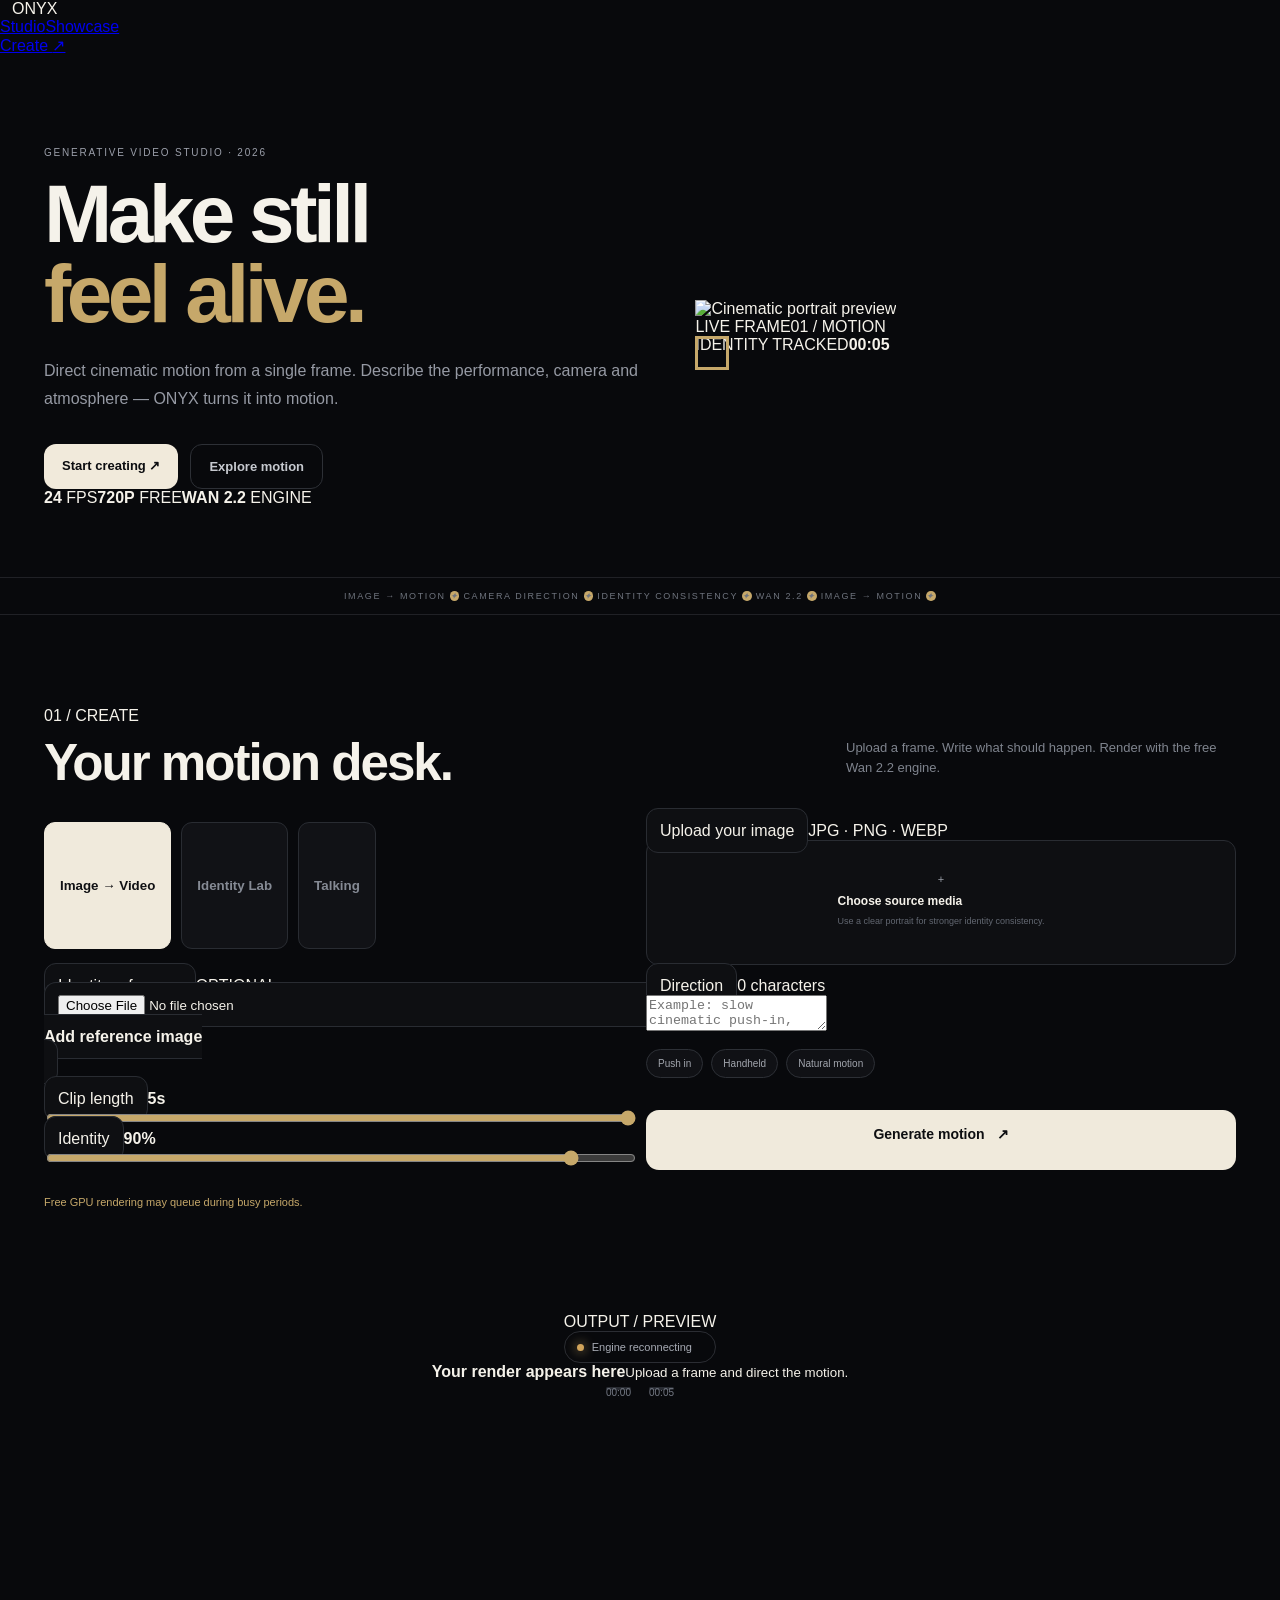
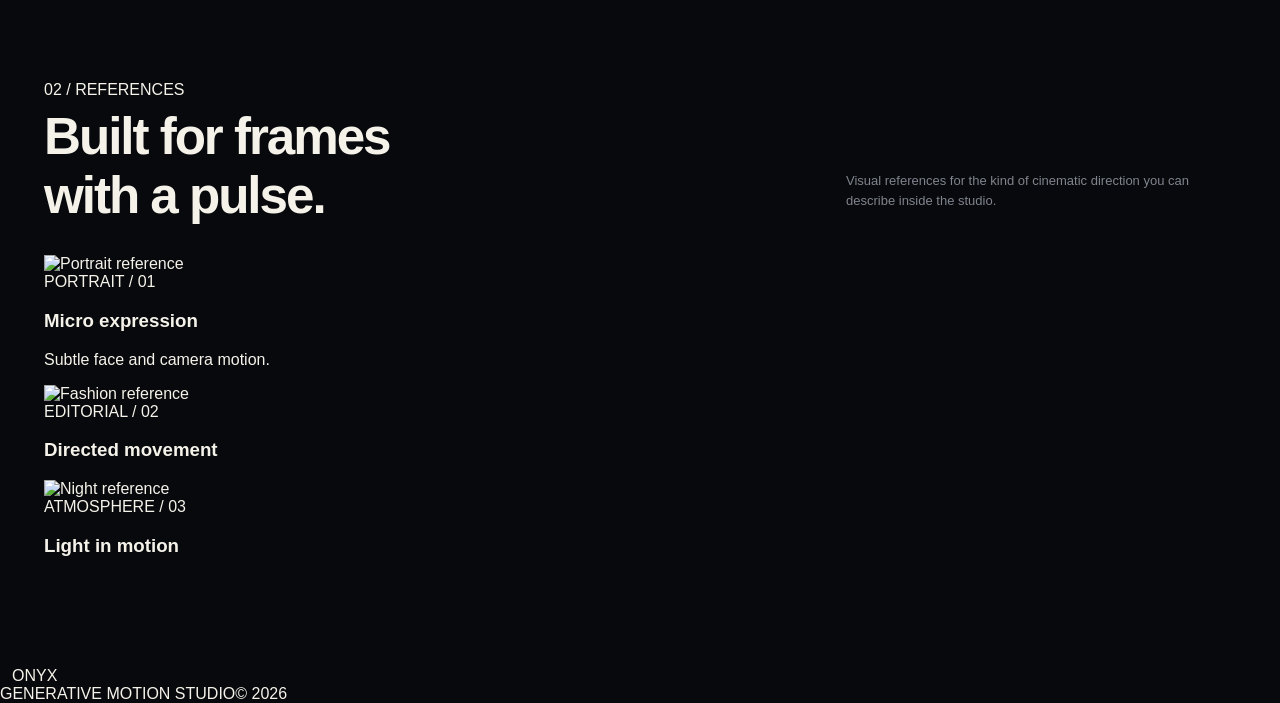
==== commit 1b9f3e70: "Rebuild ONYX mobile-first interface" ====
--- a/static/index.html
+++ b/static/index.html
@@ -1,28 +1,18 @@
-<!doctype html><html lang="en"><head><meta charset="utf-8"><meta name="viewport" content="width=device-width,initial-scale=1,viewport-fit=cover"><meta name="theme-color" content="#080808"><title>ONYX — Motion Intelligence</title><meta name="description" content="A cinematic AI motion studio for image-to-video, identity transformation and talking portraits."><link rel="preconnect" href="https://images.unsplash.com"><link rel="stylesheet" href="/static/styles.css"></head><body>
-<div class="grain"></div><div class="cursor-glow"></div>
-<header><a class="brand" href="#top"><span class="mark">O</span><span><b>ONYX</b><small>MOTION INTELLIGENCE</small></span></a><nav><a href="#studio">Create</a><a href="#films">Films</a><a href="#lab">Identity Lab</a></nav><div class="engine" id="status"><i></i><span>Studio Online</span></div></header>
-<main id="top">
-<section class="hero"><div class="hero-copy reveal"><div class="kicker"><i></i> GENERATIVE MOTION / 2026</div><h1>Direct reality.<br><em>Frame by frame.</em></h1><p>One private workspace for cinematic image-to-video, identity transformation and portrait performance.</p><div class="actions"><a class="cta" href="#studio">Enter Studio <b>↗</b></a><a class="play" href="#films"><span>▶</span> Watch showreel</a></div><div class="specs"><span><b>24</b> FPS</span><span><b>720P+</b> PIPELINE</span><span><b>01</b> IDENTITY</span></div></div>
-<div class="hero-visual reveal"><div class="frame"><img src="https://images.unsplash.com/photo-1542206395-9feb3edaa68d?auto=format&fit=crop&w=1400&q=90" alt="Cinematic portrait reference"><div class="shade"></div><div class="hud top"><span>ONYX / SCENE 014</span><span>REC ●</span></div><div class="scan"></div><div class="target"><i></i><i></i><i></i><i></i></div><div class="hud bottom"><div><small>MOTION</small><b>TRACKING</b></div><div><small>CAMERA</small><b>DOLLY IN</b></div><div><small>IDENTITY</small><b>LOCKED</b></div></div></div><div class="side-note">REFERENCE / 01<br><b>NEON PORTRAIT</b></div></div></section>
-<div class="marquee"><div>IMAGE TO VIDEO <i>✦</i> IDENTITY TRANSFORM <i>✦</i> TALKING PORTRAITS <i>✦</i> CINEMATIC CONTROL <i>✦</i> IMAGE TO VIDEO <i>✦</i> IDENTITY TRANSFORM <i>✦</i></div></div>
-
-<section id="films" class="films"><div class="title reveal"><small>SELECTED VISUAL STUDIES</small><h2>Not templates.<br>Creative directions.</h2></div><div class="film-grid">
-<article class="film wide reveal"><img src="https://images.unsplash.com/photo-1519608487953-e999c86e7455?auto=format&fit=crop&w=1600&q=88" alt="Night city visual reference"><div class="film-overlay"><span>01 / NIGHT DRIVE</span><h3>Atmosphere becomes motion.</h3><p>Rain · reflections · handheld drift · shallow depth</p></div><button>↗</button></article>
-<article class="film reveal"><img src="https://images.unsplash.com/photo-1534528741775-53994a69daeb?auto=format&fit=crop&w=1100&q=88" alt="Portrait visual reference"><div class="film-overlay"><span>02 / IDENTITY</span><h3>Keep the person.<br>Change the world.</h3></div><button>↗</button></article>
-<article class="film reveal"><img src="https://images.unsplash.com/photo-1500530855697-b586d89ba3ee?auto=format&fit=crop&w=1200&q=88" alt="Landscape visual reference"><div class="film-overlay"><span>03 / WORLD</span><h3>Direct the environment.</h3></div><button>↗</button></article>
-</div><p class="credit">Visual references sourced from Unsplash. These are presentation references, not AI-generated ONYX outputs.</p></section>
-
-<section id="studio" class="studio"><div class="studio-title reveal"><div><small>ONYX / CREATE</small><h2>Production console</h2></div><div class="live"><i></i> LIVE WORKSPACE</div></div>
-<div class="console reveal"><aside class="rail"><button class="tab active" data-mode="image-to-video"><span>01</span><b>Motion</b><small>Image → Video</small></button><button class="tab" data-mode="face-swap"><span>02</span><b>Identity</b><small>Video Transform</small></button><button class="tab" data-mode="talking-video"><span>03</span><b>Voice</b><small>Talking Portrait</small></button><div class="rail-line"></div><div class="rail-stat"><span>ENGINE</span><b>WAN 2.2 PIPELINE</b></div></aside>
-<div class="panel"><div class="panel-head"><div><small>PROJECT / UNTITLED</small><h3 id="sourceTitle">Create motion from a still image</h3></div><span>01</span></div>
-<div class="media-row"><label class="upload"><input id="source" type="file" accept="image/*,video/*,audio/*"><div class="upload-icon">＋</div><b>Source media</b><span id="sourceHint">Drop a portrait or scene reference</span><em id="sourceName">PNG · JPG · MP4 · MOV</em></label><label class="upload ref"><input id="reference" type="file" accept="image/*"><div class="mini-face"></div><b>Identity reference</b><span>Optional reference</span><em id="refName">ADD IMAGE</em></label></div>
-<label class="prompt-label"><span><b>DIRECT THE SHOT</b><small id="charCount">0 characters</small></span><textarea id="prompt" placeholder="Describe action, camera, lighting, wardrobe, environment and mood..."></textarea></label>
-<div class="quick"><button data-prompt="cinematic lighting, natural movement, subtle film grain, realistic skin texture">Cinematic</button><button data-prompt="slow dolly-in camera movement, shallow depth of field, natural parallax">Dolly In</button><button data-prompt="handheld documentary camera, organic body movement, realistic motion blur">Handheld</button><button data-prompt="night rain, neon reflections, atmospheric haze, dramatic contrast">Night Rain</button></div>
-<div class="sliders"><label><span>Duration <b id="durLabel">10s</b></span><input id="duration" type="range" min="1" max="60" value="10"></label><label><span>Identity <b id="idLabel">90%</b></span><input id="identity" type="range" min="0" max="100" value="90"></label></div>
-<button id="generate" class="generate"><span>GENERATE MOTION</span><b>↗</b></button><div id="notice" class="notice"></div></div>
-<aside class="viewer"><div class="viewer-head"><span>OUTPUT MONITOR</span><span>AUTO</span></div><div id="preview" class="preview"><div class="cross"></div><span class="corner c1"></span><span class="corner c2"></span><span class="corner c3"></span><span class="corner c4"></span><div class="orb">O</div><b>Awaiting render</b><small>Your generated sequence appears here.</small></div><div class="meters"><div><span>IDENTITY</span><i><b style="width:92%"></b></i><em>92</em></div><div><span>MOTION</span><i><b style="width:84%"></b></i><em>84</em></div><div><span>DETAIL</span><i><b style="width:96%"></b></i><em>96</em></div></div></aside></div></section>
-
-<section id="lab" class="lab"><div class="title reveal"><small>IDENTITY LAB</small><h2>One subject.<br>Different realities.</h2></div><div class="identity-stage reveal"><div class="portrait p1"><img src="https://images.unsplash.com/photo-1506794778202-cad84cf45f1d?auto=format&fit=crop&w=900&q=88" alt="Identity portrait reference"><span>SOURCE</span></div><div class="connector"><i></i><b>IDENTITY<br>VECTOR</b><i></i></div><div class="portrait p2"><img src="https://images.unsplash.com/photo-1531123897727-8f129e1688ce?auto=format&fit=crop&w=900&q=88" alt="Portrait style reference"><span>REFERENCE</span></div><div class="lab-copy"><small>SUBJECT CONTROL</small><h3>Track the person,<br>not just the pixels.</h3><p>Designed around identity consistency, subject tracking and frame-to-frame refinement.</p><div><span>FACE</span><span>POSE</span><span>LIGHT</span><span>MOTION</span></div></div></div></section>
-
-<section class="director reveal"><div><small>DIRECTOR MODE</small><h2>Tell the camera<br>what you see.</h2></div><div class="shot-list"><div><span>01</span><b>CAMERA</b><p>Push in slowly from a wide shot to a close portrait.</p></div><div><span>02</span><b>ACTION</b><p>Natural walk, subtle head turn, realistic cloth movement.</p></div><div><span>03</span><b>LIGHT</b><p>Warm rim light, wet reflections, deep cinematic shadows.</p></div></div></section>
-</main><footer><div class="brand"><span class="mark">O</span><span><b>ONYX</b><small>MOTION INTELLIGENCE</small></span></div><p>Private creative motion workspace.</p><span>© 2026 ONYX</span></footer><script src="/static/app.js"></script></body></html>+<!doctype html><html lang="en"><head><meta charset="utf-8"><meta name="viewport" content="width=device-width,initial-scale=1,viewport-fit=cover"><meta name="theme-color" content="#080808"><title>ONYX Motion Studio</title><link rel="stylesheet" href="/static/styles.css?v=7"></head><body>
+<header class="top"><a class="brand" href="#"><span class="mark"></span>ONYX</a><nav><a href="#studio">Studio</a><a href="#showcase">Showcase</a></nav><a class="launch" href="#studio">Create <span>↗</span></a></header>
+<main>
+<section class="hero"><div class="hero-copy"><div class="eyebrow">GENERATIVE VIDEO STUDIO · 2026</div><h1>Make still<br><em>feel alive.</em></h1><p>Direct cinematic motion from a single frame. Describe the performance, camera and atmosphere — ONYX turns it into motion.</p><div class="hero-actions"><a class="primary" href="#studio">Start creating <b>↗</b></a><a class="secondary" href="#showcase">Explore motion</a></div><div class="specs"><span><b>24</b> FPS</span><span><b>720P</b> FREE</span><span><b>WAN 2.2</b> ENGINE</span></div></div>
+<div class="hero-media"><img src="https://images.unsplash.com/photo-1517841905240-472988babdf9?auto=format&fit=crop&w=1400&q=85" alt="Cinematic portrait preview"><div class="shade"></div><div class="media-top"><span>LIVE FRAME</span><span>01 / MOTION</span></div><div class="focus"></div><div class="media-bottom"><span class="pulse"></span><span>IDENTITY TRACKED</span><b>00:05</b></div></div></section>
+<section class="ticker"><div>IMAGE → MOTION <i>✦</i> CAMERA DIRECTION <i>✦</i> IDENTITY CONSISTENCY <i>✦</i> WAN 2.2 <i>✦</i> IMAGE → MOTION <i>✦</i></div></section>
+<section class="studio" id="studio"><div class="section-head"><div><span class="kicker">01 / CREATE</span><h2>Your motion desk.</h2></div><p>Upload a frame. Write what should happen. Render with the free Wan 2.2 engine.</p></div>
+<div class="desk"><div class="controls"><div class="tabs"><button class="tab active" data-mode="image-to-video">Image → Video</button><button class="tab" data-mode="face-swap">Identity Lab</button><button class="tab" data-mode="talking-video">Talking</button></div>
+<div class="field"><div class="field-head"><label id="sourceTitle">Upload your image</label><span>JPG · PNG · WEBP</span></div><label class="drop"><input id="source" type="file" accept="image/*,video/*,audio/*"><span class="plus">+</span><div><b>Choose source media</b><small id="sourceHint">Use a clear portrait for stronger identity consistency.</small><small id="sourceName"></small></div></label></div>
+<div class="field"><div class="field-head"><label>Identity reference</label><span>OPTIONAL</span></div><label class="mini-drop"><input id="reference" type="file" accept="image/*"><span>+</span><b>Add reference image</b><small id="refName"></small></label></div>
+<div class="field"><div class="field-head"><label>Direction</label><span id="charCount">0 characters</span></div><textarea id="prompt" maxlength="1800" placeholder="Example: slow cinematic push-in, natural breathing, hair moving gently in the wind, warm sunset light..."></textarea><div class="presets"><button data-prompt="slow cinematic camera push-in">Push in</button><button data-prompt="handheld documentary camera motion">Handheld</button><button data-prompt="natural subtle body movement">Natural motion</button></div></div>
+<div class="sliders"><div><div class="field-head"><label>Clip length</label><b id="durLabel">5s</b></div><input id="duration" type="range" min="1" max="5" value="5"></div><div><div class="field-head"><label>Identity</label><b id="idLabel">90%</b></div><input id="identity" type="range" min="0" max="100" value="90"></div></div>
+<button id="generate" class="generate"><span>Generate motion</span><b>↗</b></button><div id="notice" class="notice">Free GPU rendering may queue during busy periods.</div></div>
+<div class="preview" id="preview"><div class="preview-top"><span>OUTPUT / PREVIEW</span><span id="status" class="engine"><i></i><span>Checking engine</span></span></div><div class="empty"><span class="orb"></span><b>Your render appears here</b><small>Upload a frame and direct the motion.</small></div><div class="timeline"><span>00:00</span><div><i></i></div><span>00:05</span></div></div></div></section>
+<section class="showcase" id="showcase"><div class="section-head"><div><span class="kicker">02 / REFERENCES</span><h2>Built for frames<br>with a pulse.</h2></div><p>Visual references for the kind of cinematic direction you can describe inside the studio.</p></div>
+<div class="gallery"><article class="g1"><img src="https://images.unsplash.com/photo-1500648767791-00dcc994a43e?auto=format&fit=crop&w=1200&q=85" alt="Portrait reference"><div><span>PORTRAIT / 01</span><h3>Micro expression</h3><p>Subtle face and camera motion.</p></div></article><article class="g2"><img src="https://images.unsplash.com/photo-1515886657613-9f3515b0c78f?auto=format&fit=crop&w=1200&q=85" alt="Fashion reference"><div><span>EDITORIAL / 02</span><h3>Directed movement</h3></div></article><article class="g3"><img src="https://images.unsplash.com/photo-1519608487953-e999c86e7455?auto=format&fit=crop&w=1400&q=85" alt="Night reference"><div><span>ATMOSPHERE / 03</span><h3>Light in motion</h3></div></article></div></section>
+</main><footer><a class="brand" href="#"><span class="mark"></span>ONYX</a><span>GENERATIVE MOTION STUDIO</span><span>© 2026</span></footer>
+<script src="/static/app.js?v=7"></script></body></html>
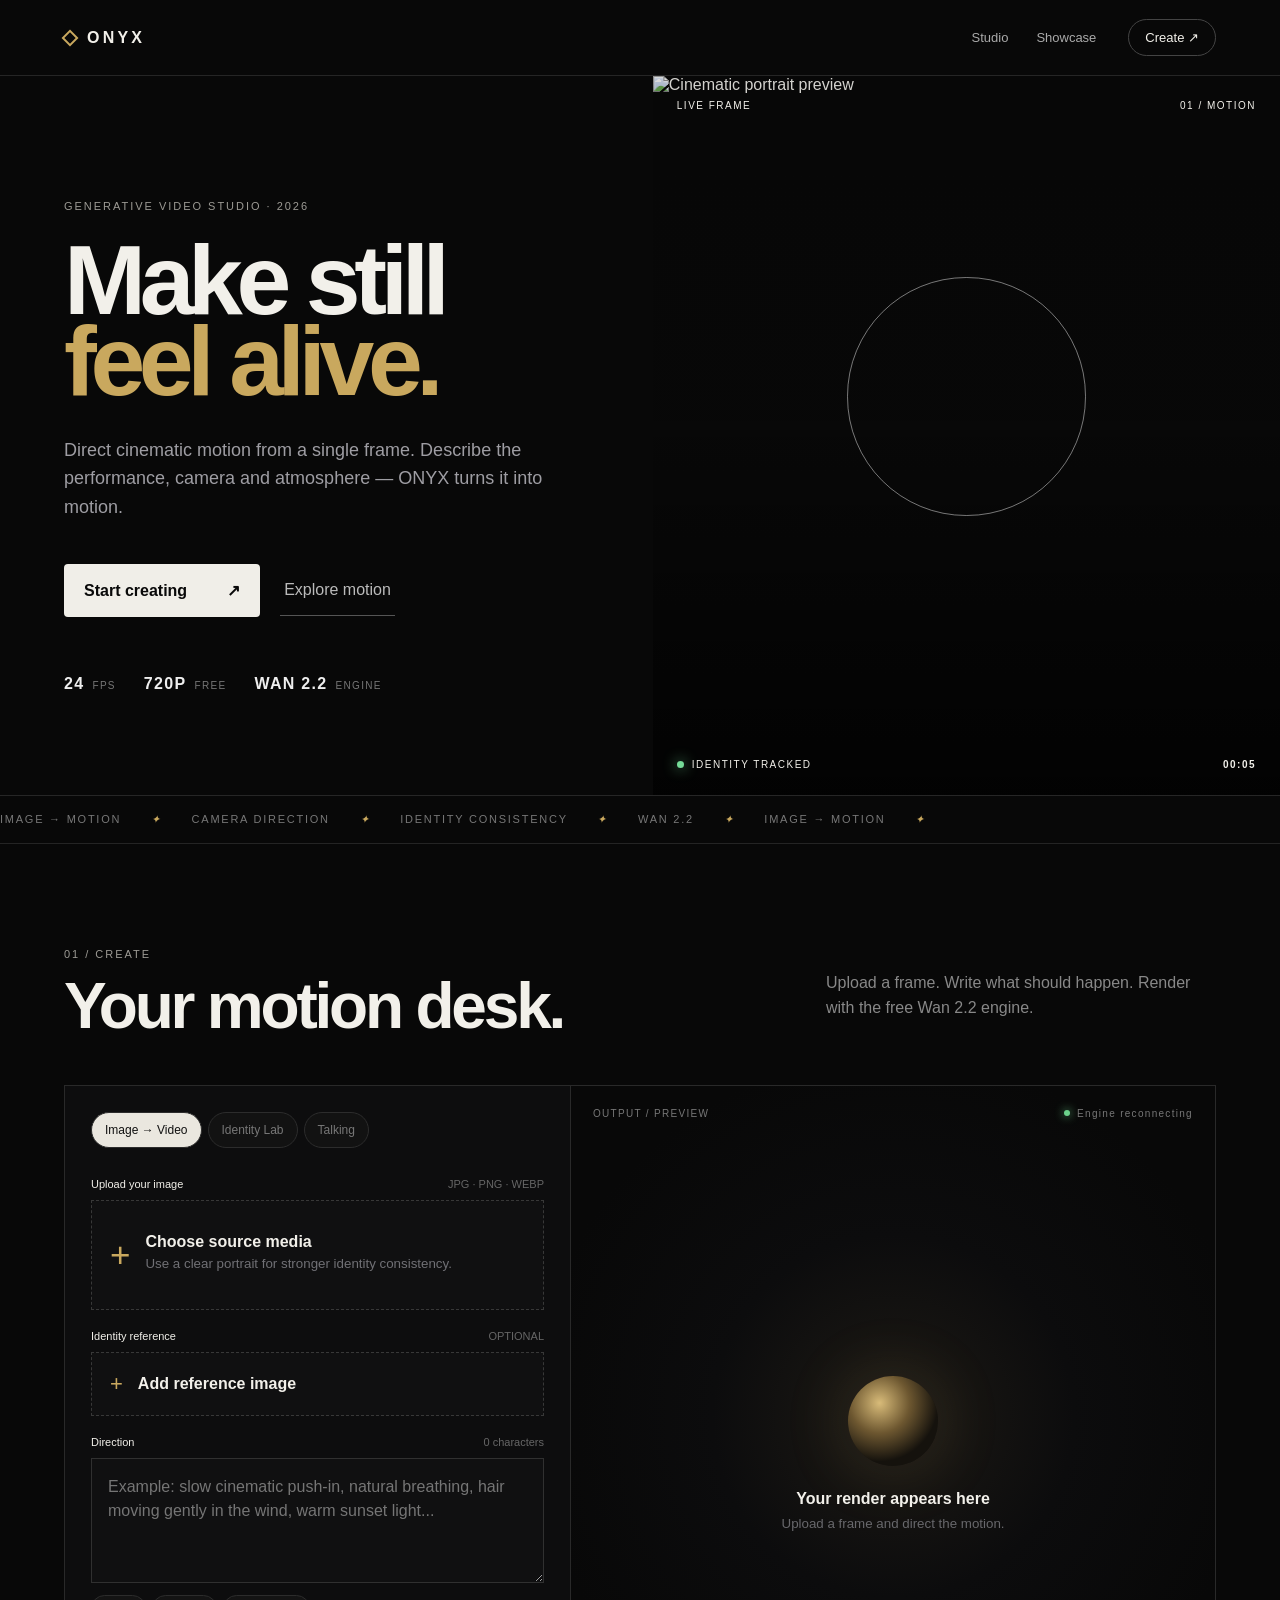
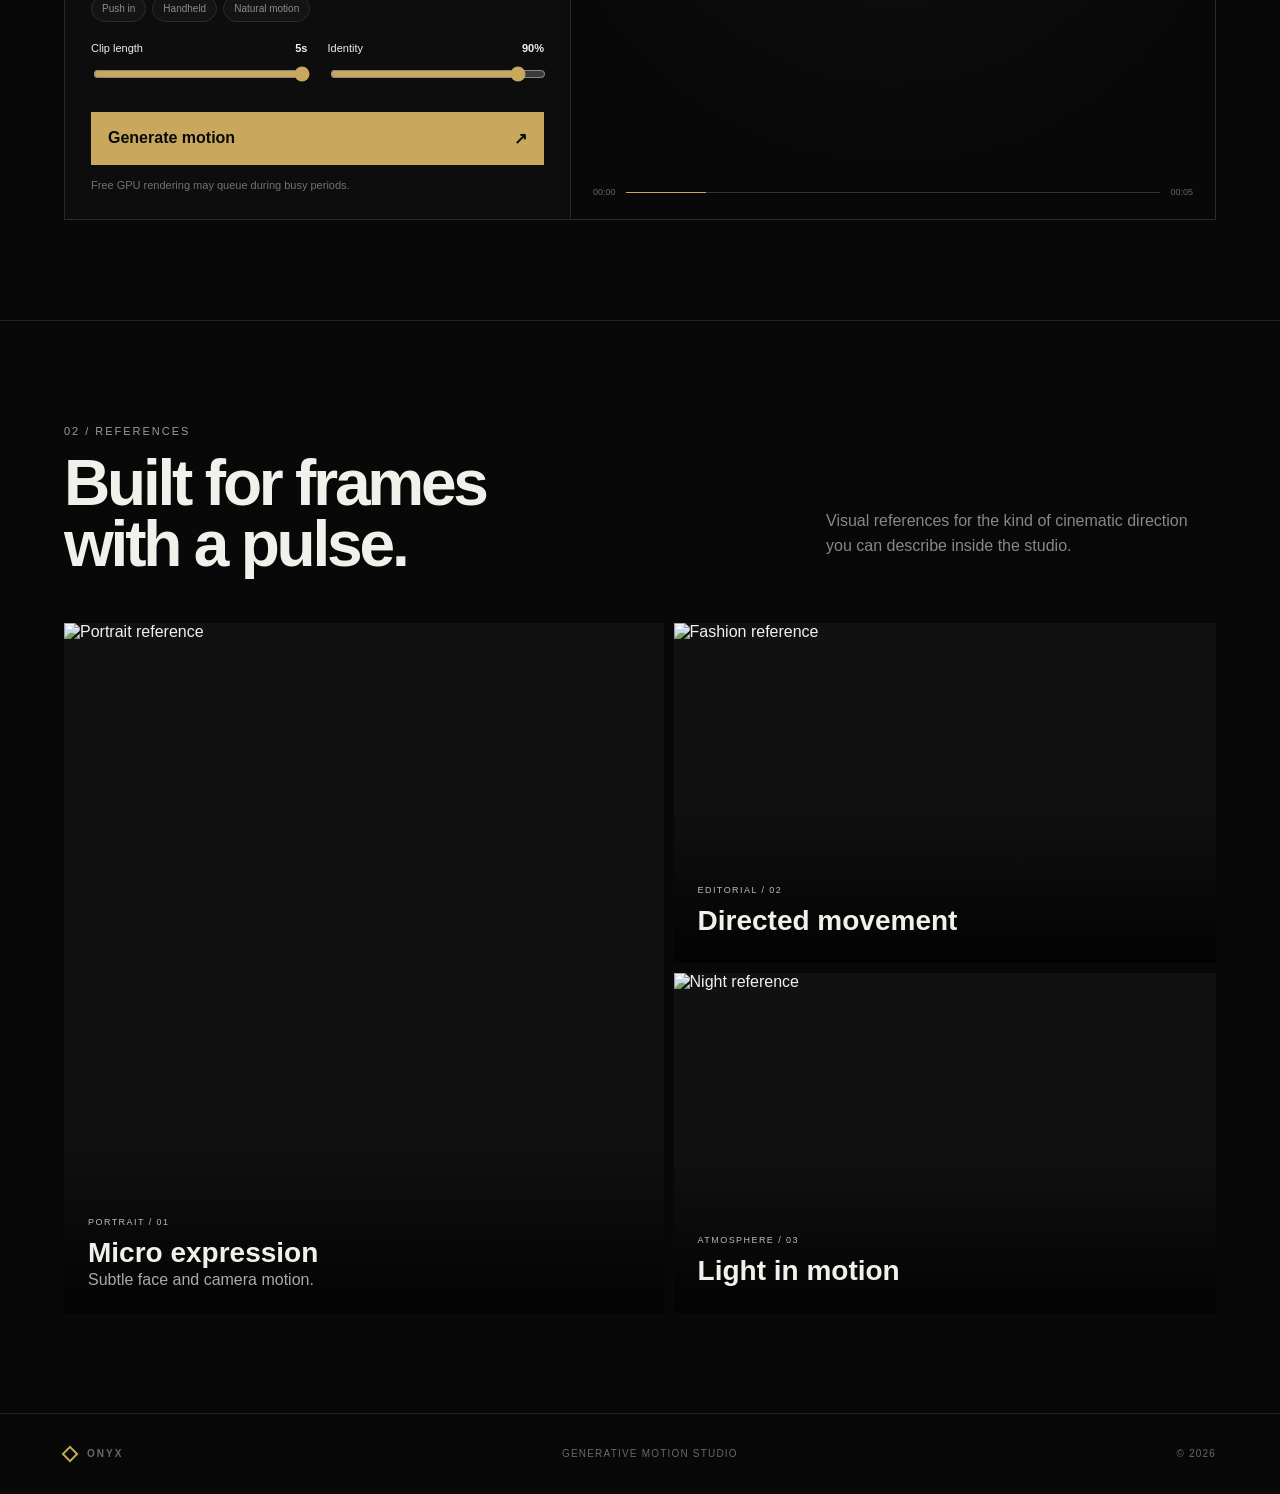
==== commit e0ee74c2: "Bust client cache for local Identity Lab update" ====
--- a/static/index.html
+++ b/static/index.html
@@ -15,4 +15,4 @@
 <section class="showcase" id="showcase"><div class="section-head"><div><span class="kicker">02 / REFERENCES</span><h2>Built for frames<br>with a pulse.</h2></div><p>Visual references for the kind of cinematic direction you can describe inside the studio.</p></div>
 <div class="gallery"><article class="g1"><img src="https://images.unsplash.com/photo-1500648767791-00dcc994a43e?auto=format&fit=crop&w=1200&q=85" alt="Portrait reference"><div><span>PORTRAIT / 01</span><h3>Micro expression</h3><p>Subtle face and camera motion.</p></div></article><article class="g2"><img src="https://images.unsplash.com/photo-1515886657613-9f3515b0c78f?auto=format&fit=crop&w=1200&q=85" alt="Fashion reference"><div><span>EDITORIAL / 02</span><h3>Directed movement</h3></div></article><article class="g3"><img src="https://images.unsplash.com/photo-1519608487953-e999c86e7455?auto=format&fit=crop&w=1400&q=85" alt="Night reference"><div><span>ATMOSPHERE / 03</span><h3>Light in motion</h3></div></article></div></section>
 </main><footer><a class="brand" href="#"><span class="mark"></span>ONYX</a><span>GENERATIVE MOTION STUDIO</span><span>© 2026</span></footer>
-<script src="/static/app.js?v=7"></script></body></html>+<script src="/static/app.js?v=8"></script></body></html>
--- a/static/styles.css
+++ b/static/styles.css
@@ -1 +1,3 @@
-*{box-sizing:border-box}html{scroll-behavior:smooth}body{margin:0;background:#08090c;color:#f5f2ea;font-family:Inter,Arial,Helvetica,sans-serif;min-height:100vh;overflow-x:hidden}.noise{position:fixed;inset:0;pointer-events:none;opacity:.035;background-image:radial-gradient(#fff 1px,transparent 1px);background-size:4px 4px}.ambient{position:fixed;border-radius:50%;filter:blur(120px);pointer-events:none;opacity:.16}.ambient.a{width:420px;height:420px;background:#c6a86a;top:-160px;left:-90px}.ambient.b{width:520px;height:520px;background:#7367ff;right:-180px;bottom:-200px}.topbar{max-width:1240px;margin:auto;height:82px;padding:0 24px;display:flex;align-items:center;justify-content:space-between;border-bottom:1px solid #202126;position:relative;z-index:3}.brand{display:flex;gap:12px;align-items:center;color:inherit;text-decoration:none}.logo{width:42px;height:42px;border:1px solid #c6a86a;border-radius:12px;display:grid;place-items:center}.logo i{width:14px;height:14px;border:2px solid #c6a86a;border-radius:50%;box-shadow:0 0 22px #c6a86a}.brand>b,.brand span b{display:block;letter-spacing:.12em}.brand small{display:block;color:#747984;font-size:9px;letter-spacing:.18em}.topbar nav{display:flex;gap:28px}.topbar nav a{color:#8d929c;text-decoration:none;font-size:13px}.topbar nav a:hover{color:#fff}.engine{font-size:11px;border:1px solid #2b2d33;border-radius:999px;padding:9px 12px;color:#a7abb4;display:flex;gap:8px;align-items:center}.engine i{width:7px;height:7px;border-radius:50%;background:#c6a86a;box-shadow:0 0 12px #c6a86a}.engine.ok i{background:#75d18b;box-shadow:0 0 12px #75d18b}.engine.warn i{background:#d1a45b}.hero{max-width:1240px;margin:auto;padding:92px 24px 70px;display:grid;grid-template-columns:1.05fr .95fr;gap:54px;align-items:center}.eyebrow{display:flex;gap:10px;align-items:center;color:#9b9faa;font-size:10px;letter-spacing:.18em}.eyebrow i{width:24px;height:1px;background:#c6a86a}.hero h1{font-size:clamp(46px,6.4vw,86px);line-height:.98;letter-spacing:-.055em;margin:16px 0 22px}.hero h1 em{font-style:normal;color:#c6a86a}.hero p{color:#969aa4;line-height:1.8;font-size:16px;max-width:650px}.hero-actions{display:flex;gap:12px;margin-top:30px}.primary,.secondary{padding:14px 18px;border-radius:12px;text-decoration:none;font-weight:800;font-size:13px}.primary{background:#f1eadb;color:#0c0d10}.secondary{border:1px solid #2d3036;color:#c6c9cf}.secondary i{font-style:normal;font-size:10px;margin-right:8px}.hero-meta{display:flex;gap:16px;flex-wrap:wrap;margin-top:24px;color:#7d828c;font-size:11px}.stage{position:relative;min-height:460px}.monitor{position:relative;background:#111216;border:1px solid #2a2d34;border-radius:22px;padding:14px;box-shadow:0 30px 80px rgba(0,0,0,.35);transform:perspective(900px) rotateY(-5deg) rotateX(2deg)}.monitor-head,.timeline{display:flex;justify-content:space-between;align-items:center;font-size:10px;color:#747984;padding:6px}.monitor-scene{height:320px;border-radius:16px;overflow:hidden;position:relative;background:linear-gradient(#171a22,#0d0f13)}.sky{position:absolute;inset:0;background:radial-gradient(circle at 50% 25%,rgba(198,168,106,.12),transparent 34%)}.city{position:absolute;bottom:0;background:#191b22}.city.c1{left:0;width:36%;height:45%;clip-path:polygon(0 28%,18% 28%,18% 8%,42% 8%,42% 46%,72% 46%,72% 20%,100% 20%,100% 100%,0 100%)}.city.c2{right:0;width:42%;height:54%;clip-path:polygon(0 36%,20% 36%,20% 12%,50% 12%,50% 42%,68% 42%,68% 0,100% 0,100% 100%,0 100%)}.person{position:absolute;left:50%;bottom:38px;transform:translateX(-50%);width:70px;height:155px}.person i{position:absolute;top:0;left:20px;width:30px;height:36px;border-radius:48% 48% 44% 44%;background:#d8c6aa}.person b{position:absolute;top:34px;left:4px;width:62px;height:118px;background:linear-gradient(#272a30,#17191e);border-radius:20px 20px 8px 8px}.focus{position:absolute;width:34px;height:34px;border-color:#c6a86a;border-style:solid}.f1{left:36%;top:25%;border-width:1px 0 0 1px}.f2{right:36%;top:25%;border-width:1px 1px 0 0}.f3{left:36%;bottom:25%;border-width:0 0 1px 1px}.f4{right:36%;bottom:25%;border-width:0 1px 1px 0}.rain{position:absolute;inset:-30%;background:repeating-linear-gradient(110deg,transparent 0 11px,rgba(255,255,255,.08) 12px 13px);animation:rain 1.2s linear infinite}.r2{opacity:.35;animation-duration:1.8s}.caption{position:absolute;left:18px;right:18px;bottom:14px;background:rgba(8,9,12,.66);backdrop-filter:blur(9px);border:1px solid #2d3036;border-radius:11px;padding:10px}.caption small{color:#c6a86a;font-size:8px;letter-spacing:.15em}.caption span{display:block;color:#c0c3ca;font-size:10px;margin-top:4px}.timeline{gap:9px}.timeline>span{height:3px;background:#292c33;flex:1;border-radius:99px}.timeline>span i{display:block;width:64%;height:100%;background:#c6a86a;border-radius:99px}.float-chip{position:absolute;background:rgba(18,19,23,.92);border:1px solid #2b2d33;border-radius:999px;padding:10px 13px;font-size:10px;color:#9fa3ac;box-shadow:0 16px 40px rgba(0,0,0,.3);animation:float 4s ease-in-out infinite}.float-chip b{color:#c6a86a;margin-left:7px}.float-chip.one{left:-18px;bottom:62px}.float-chip.two{right:-12px;top:76px;animation-delay:1s}.ticker{border-top:1px solid #202126;border-bottom:1px solid #202126;display:flex;gap:18px;justify-content:center;align-items:center;padding:13px 20px;color:#6f747e;font-size:9px;letter-spacing:.18em;overflow:hidden;white-space:nowrap}.ticker i{width:4px;height:4px;border-radius:50%;background:#c6a86a}.studio,.showcase,.workflow{max-width:1240px;margin:auto;padding:92px 24px}.section-head{display:flex;justify-content:space-between;gap:20px;align-items:end;margin-bottom:30px}.section-head small{color:#c6a86a;letter-spacing:.18em;font-size:10px}.section-head h2{font-size:clamp(30px,4vw,54px);margin:8px 0 0;letter-spacing:-.04em}.section-head p{color:#7f848e;max-width:390px;line-height:1.6;font-size:13px}.tabs{display:flex;gap:10px;flex-wrap:wrap;margin-bottom:16px}.tab{background:#111216;border:1px solid #292c32;color:#858a94;padding:13px 15px;border-radius:11px;font-weight:800;cursor:pointer}.tab span{font-size:9px;color:#c6a86a;margin-right:7px}.tab.active{background:#f0eadc;color:#101114;border-color:#f0eadc}.workspace{display:grid;grid-template-columns:minmax(0,1.55fr) minmax(290px,.75fr);gap:18px}.editor,.preview-card,.features{background:rgba(17,18,22,.88);border:1px solid #292c32;border-radius:18px}.editor{padding:22px}.step{margin-bottom:22px}.step-title{display:flex;gap:12px;align-items:start;margin-bottom:11px}.step-title>i{font-style:normal;color:#c6a86a;border:1px solid #56482f;border-radius:6px;padding:4px 6px;font-size:10px}.step-title div{display:grid;gap:4px}.step-title span{color:#717681;font-size:11px}.drop{height:125px;border:1px dashed #363941;border-radius:14px;display:flex;flex-direction:column;align-items:center;justify-content:center;gap:6px;background:#0e0f12;cursor:pointer}.drop:hover{border-color:#c6a86a}.drop.compact{height:86px}.drop input{display:none}.drop strong{font-size:24px;color:#c6a86a}.drop b{font-size:12px}.drop span,.drop em{font-size:10px;color:#6e737d;font-style:normal}.drop em{color:#c6a86a}.prompt-box{border:1px solid #2d3036;border-radius:13px;overflow:hidden;background:#0e0f12}.prompt-box textarea{width:100%;min-height:140px;background:transparent;color:#eee;border:0;outline:0;resize:vertical;padding:14px;line-height:1.6}.prompt-box footer{display:flex;justify-content:space-between;padding:9px 12px;border-top:1px solid #22252a;color:#666b75;font-size:9px}.controls{display:grid;grid-template-columns:1fr 1fr;gap:12px}.controls label{background:#0e0f12;border:1px solid #292c32;border-radius:12px;padding:13px}.controls label>span{display:flex;justify-content:space-between;color:#999da6;font-size:11px}.controls strong{color:#c6a86a}.controls small{display:block;color:#626771;font-size:9px;margin-top:7px}.controls input{width:100%;accent-color:#c6a86a}.presets{display:flex;gap:8px;flex-wrap:wrap;margin-top:14px}.presets button{background:#101115;border:1px solid #2d3036;color:#a2a6ae;border-radius:999px;padding:8px 11px;font-size:10px;cursor:pointer}.generate{position:relative;width:100%;margin-top:20px;padding:16px;border:0;border-radius:13px;background:#f0eadc;color:#0d0e11;font-weight:900;font-size:14px;display:flex;justify-content:center;gap:12px;cursor:pointer;overflow:hidden}.generate i{position:absolute;inset:0;background:linear-gradient(120deg,transparent,rgba(255,255,255,.35),transparent);transform:translateX(-120%)}.generate:hover i{animation:sweep .9s ease}.notice{min-height:18px;margin-top:12px;color:#c6a86a;font-size:11px;line-height:1.5}.studio-aside,aside{display:grid;gap:14px;align-content:start}.preview-card{padding:14px}.card-head{display:flex;justify-content:space-between;color:#696e78;font-size:9px;letter-spacing:.12em}.card-head b{color:#c6a86a}.preview{height:285px;display:flex;flex-direction:column;align-items:center;justify-content:center;text-align:center;position:relative;overflow:hidden}.preview-grid{position:absolute;inset:0;background-image:linear-gradient(#202229 1px,transparent 1px),linear-gradient(90deg,#202229 1px,transparent 1px);background-size:28px 28px;opacity:.22}.preview-icon{width:66px;height:66px;border:1px solid #554a32;border-radius:50%;display:grid;place-items:center;position:relative}.preview-icon i{width:20px;height:20px;border-radius:50%;border:2px solid #c6a86a;box-shadow:0 0 24px #c6a86a}.preview b,.preview p{position:relative}.preview p{color:#707580;font-size:11px;max-width:230px}.features{padding:8px 16px}.features>div{display:flex;gap:10px;padding:13px 0;border-bottom:1px solid #25282e}.features>div:last-child{border-bottom:0}.features>div>i{width:7px;height:7px;border-radius:50%;background:#c6a86a;margin-top:4px}.features span{display:grid}.features b{font-size:11px}.features small{color:#6c717b;font-size:9px;margin-top:3px}.demo-grid{display:grid;grid-template-columns:repeat(3,1fr);gap:16px}.demo{background:#101115;border:1px solid #292c32;border-radius:18px;padding:14px}.demo-head{display:flex;justify-content:space-between;color:#787d86;font-size:9px;letter-spacing:.14em}.demo-head b{color:#c6a86a}.demo-window,.swap-demo,.audio-demo{height:220px;border-radius:13px;background:#0c0d10;border:1px solid #25282e;margin-top:12px;position:relative;overflow:hidden}.motion-demo{background:radial-gradient(circle at 50% 35%,rgba(198,168,106,.1),transparent 35%),#0c0d10}.ghost-person{position:absolute;left:50%;bottom:35px;transform:translateX(-50%)}.ghost-person i{display:block;width:38px;height:44px;background:#c7b596;border-radius:48%}.ghost-person b{display:block;width:78px;height:110px;background:#23262d;border-radius:24px 24px 8px 8px;margin-left:-20px}.trail{position:absolute;width:90px;height:1px;background:linear-gradient(90deg,transparent,#c6a86a,transparent);left:20%;animation:trail 2.6s ease-in-out infinite}.t1{top:38%}.t2{top:56%;animation-delay:.7s}.motion-demo button{position:absolute;right:14px;bottom:14px;width:38px;height:38px;border-radius:50%;border:1px solid #555b65;background:#17191e;color:#fff}.motion-demo small{position:absolute;left:12px;bottom:14px;color:#656a74;font-size:8px}.swap-demo{display:grid;grid-template-columns:1fr 58px 1fr;align-items:center;padding:14px}.swap-demo>div{height:150px;border:1px solid #292d34;border-radius:12px;display:grid;place-items:center;align-content:center;gap:12px}.swap-demo>span{display:grid;place-items:center;color:#c6a86a;font-weight:900}.swap-demo>span small{display:block;color:#666b75;font-size:7px;letter-spacing:.1em}.face{width:68px;height:82px;border-radius:46% 46% 44% 44%;background:linear-gradient(#d8c6a9,#a88c69);display:block;box-shadow:inset 0 -10px 30px rgba(0,0,0,.16)}.face.alt{background:linear-gradient(#c7d0dc,#7f8c9a)}.demo h3{font-size:16px;margin:14px 0 6px}.demo p{color:#747984;font-size:11px;line-height:1.6}.workflow{display:grid;grid-template-columns:.9fr 1.1fr;gap:46px}.workflow-copy small{color:#c6a86a;font-size:10px;letter-spacing:.18em}.workflow-copy h2{font-size:48px;letter-spacing:-.04em;margin:10px 0}.workflow-copy p{color:#767b85;line-height:1.7;font-size:12px}.workflow-steps{display:grid;gap:10px}.flow{display:flex;gap:14px;padding:16px;border:1px solid #292c32;border-radius:14px;background:#101115}.flow>span{color:#c6a86a;font-size:10px}.flow b{font-size:13px}.flow p{color:#6e737d;font-size:10px;margin:5px 0 0}.quality{max-width:1240px;margin:0 auto 80px;padding:24px;border:1px solid #2b2e34;border-radius:20px;background:linear-gradient(120deg,#111216,#0d0e11);display:flex;justify-content:space-between;gap:24px;align-items:center}.quality h2{margin:5px 0;font-size:32px}.quality small{color:#c6a86a;letter-spacing:.15em}.quality-list{display:grid;grid-template-columns:1fr 1fr;gap:10px}.quality-list span{border:1px solid #2a2d33;border-radius:999px;padding:9px 12px;color:#8e939d;font-size:10px}footer.site-footer{border-top:1px solid #202126;padding:30px 24px;max-width:1240px;margin:auto;display:flex;justify-content:space-between;align-items:center;color:#666b75;font-size:10px}.reveal{opacity:0;transform:translateY(18px);transition:.7s ease}.reveal.show{opacity:1;transform:none}.d1{transition-delay:.12s}@keyframes rain{to{transform:translate(20px,60px)}}@keyframes float{50%{transform:translateY(-8px)}}@keyframes sweep{to{transform:translateX(120%)}}@keyframes trail{50%{transform:translateX(120px);opacity:.2}}@media(max-width:900px){.topbar nav{display:none}.hero{grid-template-columns:1fr;padding-top:58px}.stage{min-height:390px}.workspace,.workflow{grid-template-columns:1fr}.demo-grid{grid-template-columns:1fr}.section-head{align-items:start;flex-direction:column}.quality{margin:0 16px 60px;flex-direction:column;align-items:start}}@media(max-width:620px){.topbar{height:72px;padding:0 15px}.brand small{display:none}.engine{font-size:9px}.hero,.studio,.showcase,.workflow{padding-left:15px;padding-right:15px}.hero h1{font-size:48px}.hero-actions{flex-direction:column}.stage{min-height:335px}.monitor-scene{height:245px}.float-chip{display:none}.ticker{justify-content:flex-start}.controls{grid-template-columns:1fr}.editor{padding:15px}.tabs{display:grid;grid-template-columns:1fr}.tab{text-align:left}.quality-list{grid-template-columns:1fr}.site-footer{flex-direction:column;gap:10px;text-align:center}}+*{box-sizing:border-box}html{scroll-behavior:smooth}body{margin:0;background:#080808;color:#f2f0ea;font-family:Arial,Helvetica,sans-serif;overflow-x:hidden}a{color:inherit;text-decoration:none}button,input,textarea{font:inherit}.top{height:76px;padding:0 max(22px,5vw);display:flex;align-items:center;gap:32px;border-bottom:1px solid #252525;position:relative;z-index:5}.brand{font-weight:800;letter-spacing:.2em;display:flex;align-items:center;gap:11px}.mark{width:12px;height:12px;border:2px solid #c9a85e;display:inline-block;transform:rotate(45deg)}nav{display:flex;gap:28px;margin-left:auto;color:#aaa;font-size:13px}nav a:hover{color:#fff}.launch{border:1px solid #444;border-radius:99px;padding:10px 16px;font-size:13px}.hero{min-height:720px;display:grid;grid-template-columns:1.02fr .98fr;border-bottom:1px solid #262626}.hero-copy{padding:92px 5vw 70px;display:flex;flex-direction:column;justify-content:center}.eyebrow,.kicker{font-size:11px;letter-spacing:.18em;color:#9d9b95}.hero h1{font-size:clamp(68px,7.7vw,128px);line-height:.82;letter-spacing:-.065em;margin:28px 0 34px}.hero h1 em{font-style:normal;color:#c9a85e}.hero p{max-width:600px;color:#9e9da3;font-size:18px;line-height:1.6;margin:0}.hero-actions{display:flex;align-items:center;gap:20px;margin-top:42px}.primary{background:#f0eee8;color:#090909;padding:17px 20px;border-radius:4px;display:inline-flex;gap:40px;align-items:center;font-weight:700}.secondary{padding:16px 4px;border-bottom:1px solid #555;color:#bbb}.specs{display:flex;gap:28px;margin-top:58px;font-size:10px;letter-spacing:.13em;color:#777}.specs b{color:#eee;font-size:16px;margin-right:4px}.hero-media{position:relative;overflow:hidden;min-height:620px}.hero-media>img{width:100%;height:100%;object-fit:cover;filter:saturate(.72) contrast(1.05)}.shade{position:absolute;inset:0;background:linear-gradient(180deg,rgba(0,0,0,.15),rgba(0,0,0,.06) 50%,rgba(0,0,0,.72))}.media-top,.media-bottom{position:absolute;left:24px;right:24px;display:flex;justify-content:space-between;font-size:10px;letter-spacing:.15em}.media-top{top:24px}.media-bottom{bottom:25px;align-items:center}.media-bottom b{margin-left:auto}.pulse{width:7px;height:7px;background:#75db98;border-radius:50%;box-shadow:0 0 14px #75db98;margin-right:8px}.focus{position:absolute;width:38%;aspect-ratio:1;border:1px solid rgba(255,255,255,.45);left:31%;top:28%;border-radius:50%}.ticker{white-space:nowrap;overflow:hidden;border-bottom:1px solid #242424;padding:17px 0;color:#777;font-size:11px;letter-spacing:.16em}.ticker div{animation:marquee 22s linear infinite}.ticker i{color:#c9a85e;margin:0 25px}@keyframes marquee{to{transform:translateX(-40%)}}.studio,.showcase{padding:100px 5vw}.section-head{display:flex;justify-content:space-between;align-items:end;gap:40px;margin-bottom:48px}.section-head h2{font-size:clamp(44px,5vw,76px);line-height:.95;letter-spacing:-.05em;margin:14px 0 0}.section-head>p{max-width:390px;color:#888;line-height:1.6}.desk{display:grid;grid-template-columns:minmax(0,.88fr) minmax(420px,1.12fr);border:1px solid #292929;background:#0d0d0e}.controls{padding:26px;border-right:1px solid #292929}.tabs{display:flex;gap:6px;margin-bottom:30px;overflow:auto}.tab{border:1px solid #2c2c2c;background:#121212;color:#777;padding:10px 13px;border-radius:99px;white-space:nowrap;font-size:12px}.tab.active{background:#eae7df;color:#111}.field{margin:20px 0}.field-head{display:flex;justify-content:space-between;gap:15px;margin-bottom:10px;font-size:11px}.field-head span{color:#666}.drop,.mini-drop{border:1px dashed #383838;min-height:110px;display:flex;align-items:center;gap:15px;padding:18px;cursor:pointer;background:#101011}.drop input,.mini-drop input{display:none}.plus{font-size:35px;color:#c9a85e}.drop div{display:flex;flex-direction:column;gap:5px}.drop small,.mini-drop small{color:#707075}.mini-drop{min-height:58px}.mini-drop span{color:#c9a85e;font-size:22px}textarea{width:100%;min-height:125px;resize:vertical;background:#101011;border:1px solid #303030;color:#eee;padding:16px;outline:0;line-height:1.5}textarea:focus{border-color:#8f7846}.presets{display:flex;gap:6px;margin-top:8px;flex-wrap:wrap}.presets button{background:#141414;border:1px solid #2c2c2c;color:#8d8d91;border-radius:99px;padding:7px 10px;font-size:10px}.sliders{display:grid;grid-template-columns:1fr 1fr;gap:20px}.sliders input{width:100%;accent-color:#c9a85e}.generate{width:100%;border:0;background:#c9a85e;color:#0a0a0a;padding:17px;margin-top:26px;display:flex;justify-content:space-between;font-weight:800;cursor:pointer}.notice{color:#727277;font-size:11px;line-height:1.5;margin-top:12px}.preview{min-height:640px;padding:22px;display:flex;flex-direction:column;background:radial-gradient(circle at 50% 45%,#1d1a15 0,#0c0c0d 35%,#080808 70%)}.preview-top{display:flex;justify-content:space-between;font-size:10px;letter-spacing:.13em;color:#777}.engine{display:flex;align-items:center;gap:7px}.engine i{width:6px;height:6px;border-radius:50%;background:#6bd18b;box-shadow:0 0 10px #6bd18b}.empty{margin:auto;text-align:center;display:flex;flex-direction:column;align-items:center;gap:8px}.empty small{color:#68686c}.orb{width:90px;height:90px;border-radius:50%;margin-bottom:16px;background:radial-gradient(circle at 35% 30%,#d8bb79,#6d5730 35%,#15120d 68%);box-shadow:0 0 70px rgba(201,168,94,.16);animation:float 4s ease-in-out infinite}@keyframes float{50%{transform:translateY(-9px)}}.timeline{display:flex;gap:10px;align-items:center;color:#656569;font-size:9px}.timeline div{height:1px;background:#333;flex:1}.timeline i{display:block;width:15%;height:1px;background:#c9a85e}.showcase{border-top:1px solid #222}.gallery{display:grid;grid-template-columns:1.05fr .95fr;grid-template-rows:340px 340px;gap:10px}.gallery article{position:relative;overflow:hidden;background:#111}.gallery img{width:100%;height:100%;object-fit:cover;filter:saturate(.7);transition:.7s}.gallery article:hover img{transform:scale(1.025);filter:saturate(.9)}.gallery article>div{position:absolute;inset:auto 0 0;padding:24px;background:linear-gradient(transparent,rgba(0,0,0,.85));padding-top:80px}.gallery span{font-size:9px;letter-spacing:.16em;color:#bbb}.gallery h3{font-size:28px;margin:8px 0 2px}.gallery p{margin:0;color:#aaa}.g1{grid-row:1/3}.g3 img{object-position:center 60%}footer{border-top:1px solid #222;padding:34px 5vw;display:flex;justify-content:space-between;align-items:center;color:#68686b;font-size:10px;letter-spacing:.12em}
+@media(max-width:820px){.top{height:64px;padding:0 18px}.top nav{display:none}.launch{margin-left:auto}.hero{display:block;min-height:0}.hero-copy{padding:58px 20px 40px}.eyebrow{font-size:9px}.hero h1{font-size:clamp(58px,17vw,82px);margin:22px 0 26px}.hero p{font-size:15px;line-height:1.55}.hero-actions{margin-top:30px}.primary{padding:15px 16px;gap:28px}.secondary{font-size:13px}.specs{margin-top:38px;gap:14px;justify-content:space-between}.specs span{font-size:8px}.specs b{font-size:12px;display:block;margin-bottom:3px}.hero-media{min-height:480px;height:58vh}.studio,.showcase{padding:72px 18px}.section-head{display:block;margin-bottom:30px}.section-head h2{font-size:52px}.section-head>p{font-size:13px;margin-top:20px}.desk{display:block}.controls{border-right:0;border-bottom:1px solid #292929;padding:16px}.preview{min-height:480px;padding:16px}.gallery{display:block}.gallery article{height:430px;margin-bottom:10px}.gallery .g2,.gallery .g3{height:300px}footer{padding:28px 18px;gap:15px;flex-wrap:wrap}}
+@media(max-width:430px){.brand{font-size:14px}.mark{width:10px;height:10px}.launch{padding:8px 12px}.hero-copy{padding-top:46px}.hero h1{font-size:61px}.hero-media{height:500px}.hero-actions{gap:12px}.secondary{font-size:12px}.studio,.showcase{padding-left:14px;padding-right:14px}.section-head h2{font-size:46px}.sliders{grid-template-columns:1fr}.preview{min-height:430px}.tabs{margin-right:-16px}.gallery article{height:380px}.gallery .g2,.gallery .g3{height:270px}footer .brand{width:100%}}
